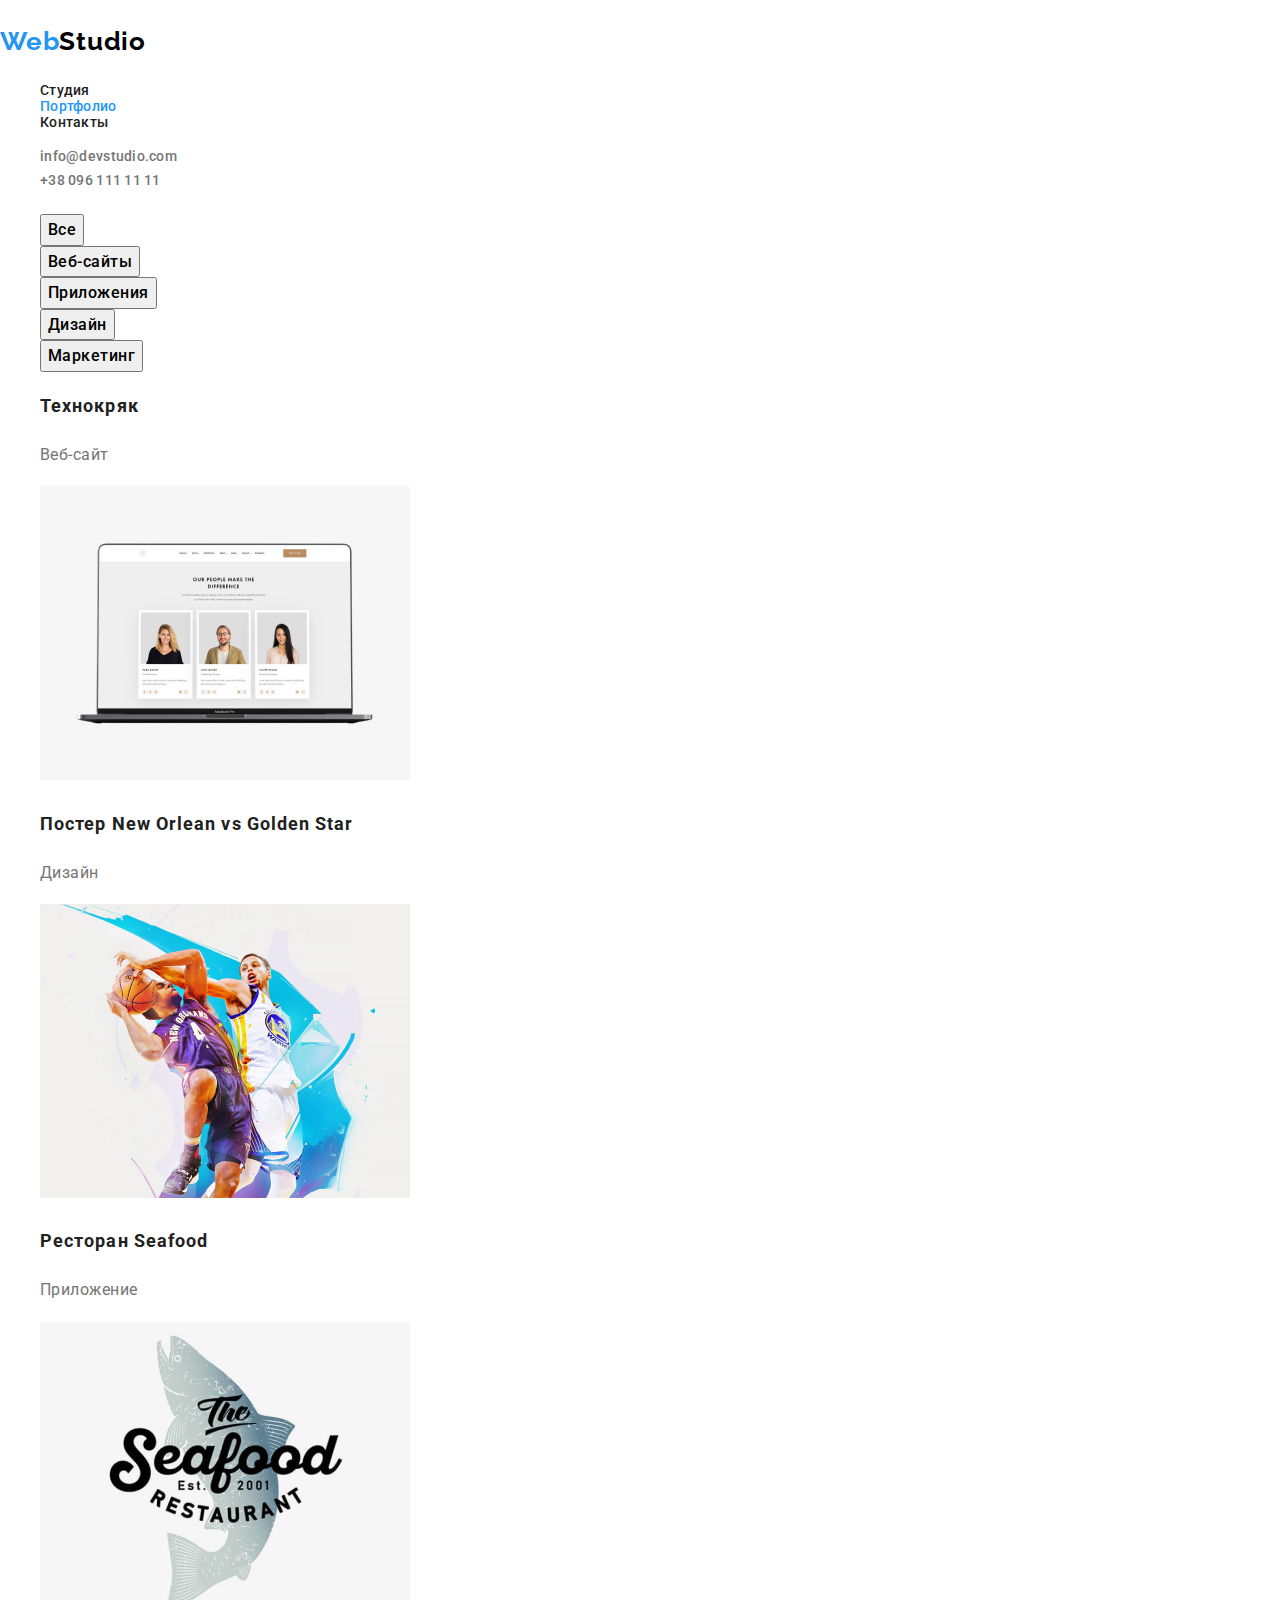
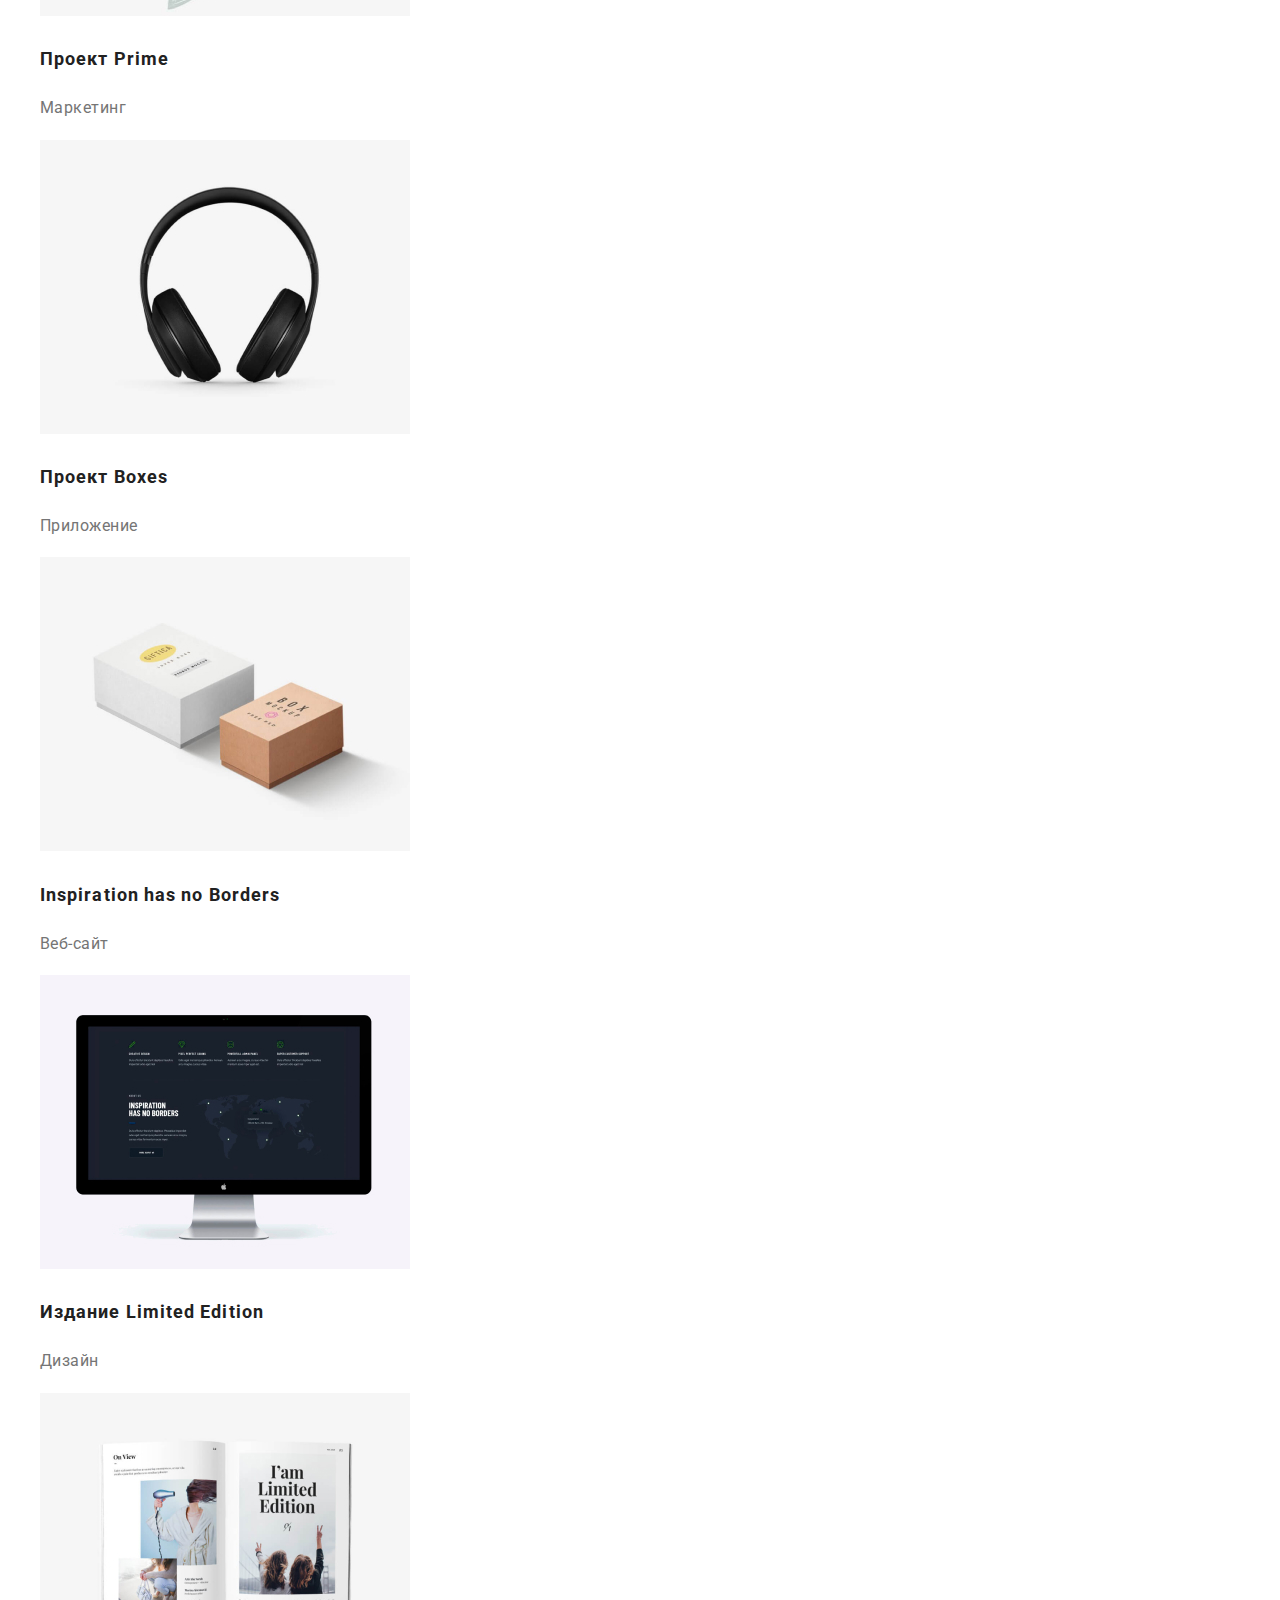
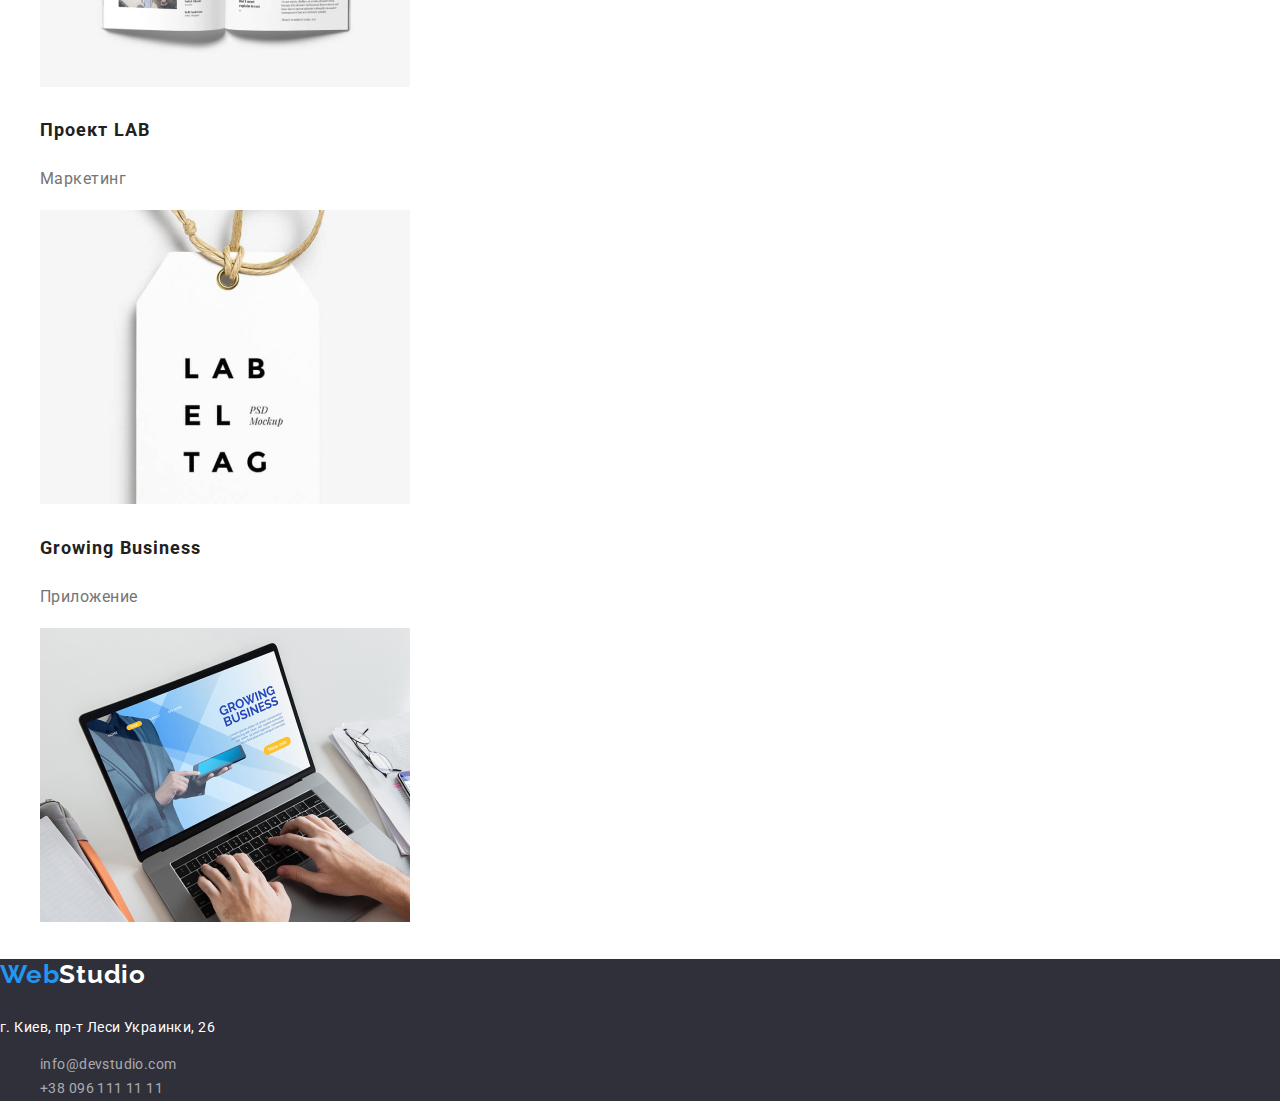
==== portfolio.html @ 445d0f04 "copy hw2 and push" ====
<!DOCTYPE html>
<html lang="ru">
<head>
    <meta http-equiv="Content-Type" content="text/html;charset=UTF-8">
    <title>Portfolio</title>
    <link rel="stylesheet" href="https://cdnjs.cloudflare.com/ajax/libs/modern-normalize/1.0.0/modern-normalize.min.css">
    <link rel="preconnect" href="https://fonts.gstatic.com">
    <link href="https://fonts.googleapis.com/css2?family=Raleway:wght@700&family=Roboto:wght@400;500;700;900&display=swap" rel="stylesheet">
    <link rel="stylesheet" href="./css/styles.css">
</head>
    <body>
    <!--Шапка сайта-->
    <header class="header-page">
        <nav class="site-nav">
            <a class="logo link" href="./portfolio.html">
                <p><span class="logo-part">Web</span>Studio</p>
            </a>
            <ul>
                <li><a class="site-nav link" href="./index.html">Студия</a></li>
                <li><a class="site-nav link current" href="#">Портфолио</a></li>
                <li><a class="site-nav link" href="#">Контакты</a></li>
            </ul>
        </nav>
        <ul class="auth-nav">
            <li><a class="link" href="mailto:info@devstudio.com">info@devstudio.com</a></li>
            <li><a class="link" href="tel:+380961111111">+38 096 111 11 11</a></li>
        </ul>
    </header>
    <!-- Уникальный контент -->
        <main class="main-content">
            <section>
             <h1><span class="hidden">Фильтр работ</span></h1>
             <ul>
                <li class="filter-list"><button class="button" type="button">Все</button></li>
                <li class="filter-list"><button class="button" type="button">Веб-сайты</button></li>
                <li class="filter-list"><button class="button" type="button">Приложения</button></li>
                <li class="filter-list"><button class="button" type="button">Дизайн</button></li>
                <li class="filter-list"><button class="button" type="button">Маркетинг</button></li>
            </ul>  
             <ul class="main-items">
                <li class="item">
                    <a class="link" href="#">
                    <h2 class="item-title">Технокряк</h2>
                    <p>Веб-сайт</p>
                    <img src="./images/img5.jpg" alt="ноутбук" width="370" height="294"></a>
                </li>
                <li class="item">
                    <a class="link" href="#">
                    <h2 class="item-title">Постер New Orlean vs Golden Star</h2>
                    <p>Дизайн</p>
                    <img src="./images/img6.jpg" alt="два баскетболиста" width="370" height="294"></a>
                </li>
                <li class="item">
                    <a class="link" href="#">
                    <h2 class="item-title">Ресторан Seafood </h2>
                    <p>Приложение</p>
                    <img src="./images/img7.jpg" alt="название ресторана" width="370" height="294"></a>
                </li>
                <li class="item">
                    <a class="link" href="#">
                    <h2 class="item-title">Проект Prime</h2>
                    <p>Маркетинг</p>
                    <img src="./images/img8.jpg" alt="наушники" width="370" height="294"></a>
                </li>
                <li class="item">
                    <a class="link" href="#">
                    <h2 class="item-title">Проект Boxes</h2>
                    <p>Приложение</p>
                    <img src="./images/img9.jpg" alt="две коробки" width="370" height="294"></a>
                </li>
                <li class="item">
                    <a class="link" href="#">
                    <h2 class="item-title">Inspiration has no Borders</h2>
                    <p>Веб-сайт</p>
                    <img src="./images/img10.jpg" alt="монитор" width="370" height="294"></a>
                </li>
                <li class="item">
                    <a class="link" href="#">
                    <h2 class="item-title">Издание Limited Edition</h2>
                    <p>Дизайн</p>
                    <img src="./images/img11.jpg" alt="журнал" width="370" height="294"></a>
                </li>
                <li class="item">
                    <a class="link" href="#">
                    <h2 class="item-title">Проект LAB</h2>
                    <p>Маркетинг</p>
                    <img src="./images/img12.jpg" alt="бирка" width="370" height="294"></a>
                </li>
                <li class="item">
                    <a class="link" href="#">
                    <h2 class="item-title">Growing Business</h2>
                    <p>Приложение</p>
                    <img src="./images/img13.jpg" alt="работа за ноутбуком" width="370" height="294"></a>
                </li>
             </ul>
            </section>
        </main>
    <!-- Футер -->
    <footer class="footer">
        <a class="link" href="./portfolio.html">
            <p class="logo-sub"><span class="logo-part">Web</span>Studio</p>
        </a>
        <address>
            <p class="address-text">г. Киев, пр-т Леси Украинки, 26</p>
        </address>
        <ul class="items">
            <li><a class="item" href="mailto:info@devstudio.com">info@devstudio.com</a></li>
            <li><a class="item" href="tel:+380961111111">+38 096 111 11 11</a></li>
        </ul>
    </footer>
    </body>
</html>
---- css/styles.css ----
:root {
  --primary-text-color: #757575;
  --second-text-color: #ffffff;
  --title-text-color: #212121;
  --accent-color: #2196f3;
  --primary-bg-color: #ffffff;
  --second-bg-color: #2f303a;
  --section-bg-color: #f5f4fa;
}
/* Стили для index.html */
/* Header */
.auth-nav .link {
  color: var(--primary-text-color);
  font-weight: 500;
  font-size: 14px;
  line-height: 1.14;
  letter-spacing: 0.02em;
}
body {
  font-family: 'Raleway', sans-serif;
  font-family: 'Roboto', sans-serif;
  background-color: var(--primary-bg-color);
  color: var(--primary-text-color);
  font-style: normal;
  font-weight: 400;
  font-size: 14px;
  line-height: 1.7;
  letter-spacing: 0.03em;
}
ul {
  list-style: none;
}
.link {
  text-decoration: none;
}

.auth-nav .link:hover,
.auth-nav .link:focus {
  color: var(--accent-color);
}
/* logo */
.logo {
  font-family: Raleway;
  font-weight: 700;
  font-size: 26px;
  line-height: 1.2;
  letter-spacing: 0.03em;
  color: #000000;
}
.logo-part {
  color: var(--accent-color);
}
/*Site-nav*/
.site-nav {
  color: var(--title-text-color);
  font-weight: 500;
  font-size: 14px;
  line-height: 1.14;
  letter-spacing: 0.02em;
}
.site-nav.link:hover,
.site-nav.link:focus {
  color: var(--accent-color);
}
.site-nav.link.current {
  color: var(--accent-color);
}
/* Hero */
.hero {
  background-color: var(--second-bg-color);
}
.hero-title {
  color: var(--second-text-color);
  font-weight: 900;
  font-size: 44px;
  line-height: 1.4;
  text-align: center;
  letter-spacing: 0.06em;
  text-transform: uppercase;
}
/* Button */
.primary-button {
  background-color: var(--accent-color);
  color: var(--second-text-color);
  font-weight: 700;
  font-size: 16px;
  line-height: 1.9;
  align-items: center;
  text-align: center;
  letter-spacing: 0.06em;
}
/* Sections */
.hidden {
  display: none;
}
.section-holder {
  background-color: var(--section-bg-color);
}
.section-title {
  color: var(--title-text-color);
  font-weight: 700;
  font-size: 36px;
  line-height: 1.17;
  text-align: center;
  letter-spacing: 0.03em;
}
/* Features */
.features-list .title {
  color: var(--title-text-color);
  font-weight: 700;
  font-size: 14px;
  line-height: 1.14;
  letter-spacing: 0.03em;
  text-transform: uppercase;
}
.features-box .title {
  color: var(--title-text-color);
  font-weight: 500;
  font-size: 14px;
  line-height: 1.14;
  letter-spacing: 0.03em;
}
/* Footer */
.footer {
  background-color: var(--second-bg-color);
}
.footer .item {
  color: rgba(255, 255, 255, 0.6);
  text-decoration: none;
  font-weight: 400;
  font-size: 14px;
  line-height: 1.7;
  letter-spacing: 0.03em;
}
.logo-sub {
  color: var(--second-text-color);
  font-family: Raleway;
  font-weight: 700;
  font-size: 26px;
  line-height: 1.19;
  letter-spacing: 0.03em;
}
.address-text {
  color: var(--second-text-color);
  font-style: normal;
  font-weight: 400;
  font-size: 14px;
  line-height: 1.7;
  letter-spacing: 0.03em;
}
/*Стили для portfolio.html */
.filter-list {
  font-weight: 500;
  font-size: 16px;
  line-height: 1.6;
}
.main-content {
  font-weight: 400;
  font-size: 16px;
  line-height: 1.9;
  letter-spacing: 0.03em;
}
.item-title {
  color: var(--title-text-color);
  font-weight: 700;
  font-size: 18px;
  line-height: 2;
  letter-spacing: 0.06em;
}
.main-items .link {
  color: var(--primary-text-color);
}
/* Button */
.filter-list > .button:hover,
.filter-list > .button:focus {
  color: var(--second-text-color);
  background-color: var(--accent-color);
}
.filter-list > .button {
  font-weight: 500;
  font-size: 16px;
  line-height: 1.6;
  text-align: center;
  letter-spacing: 0.03em;
}
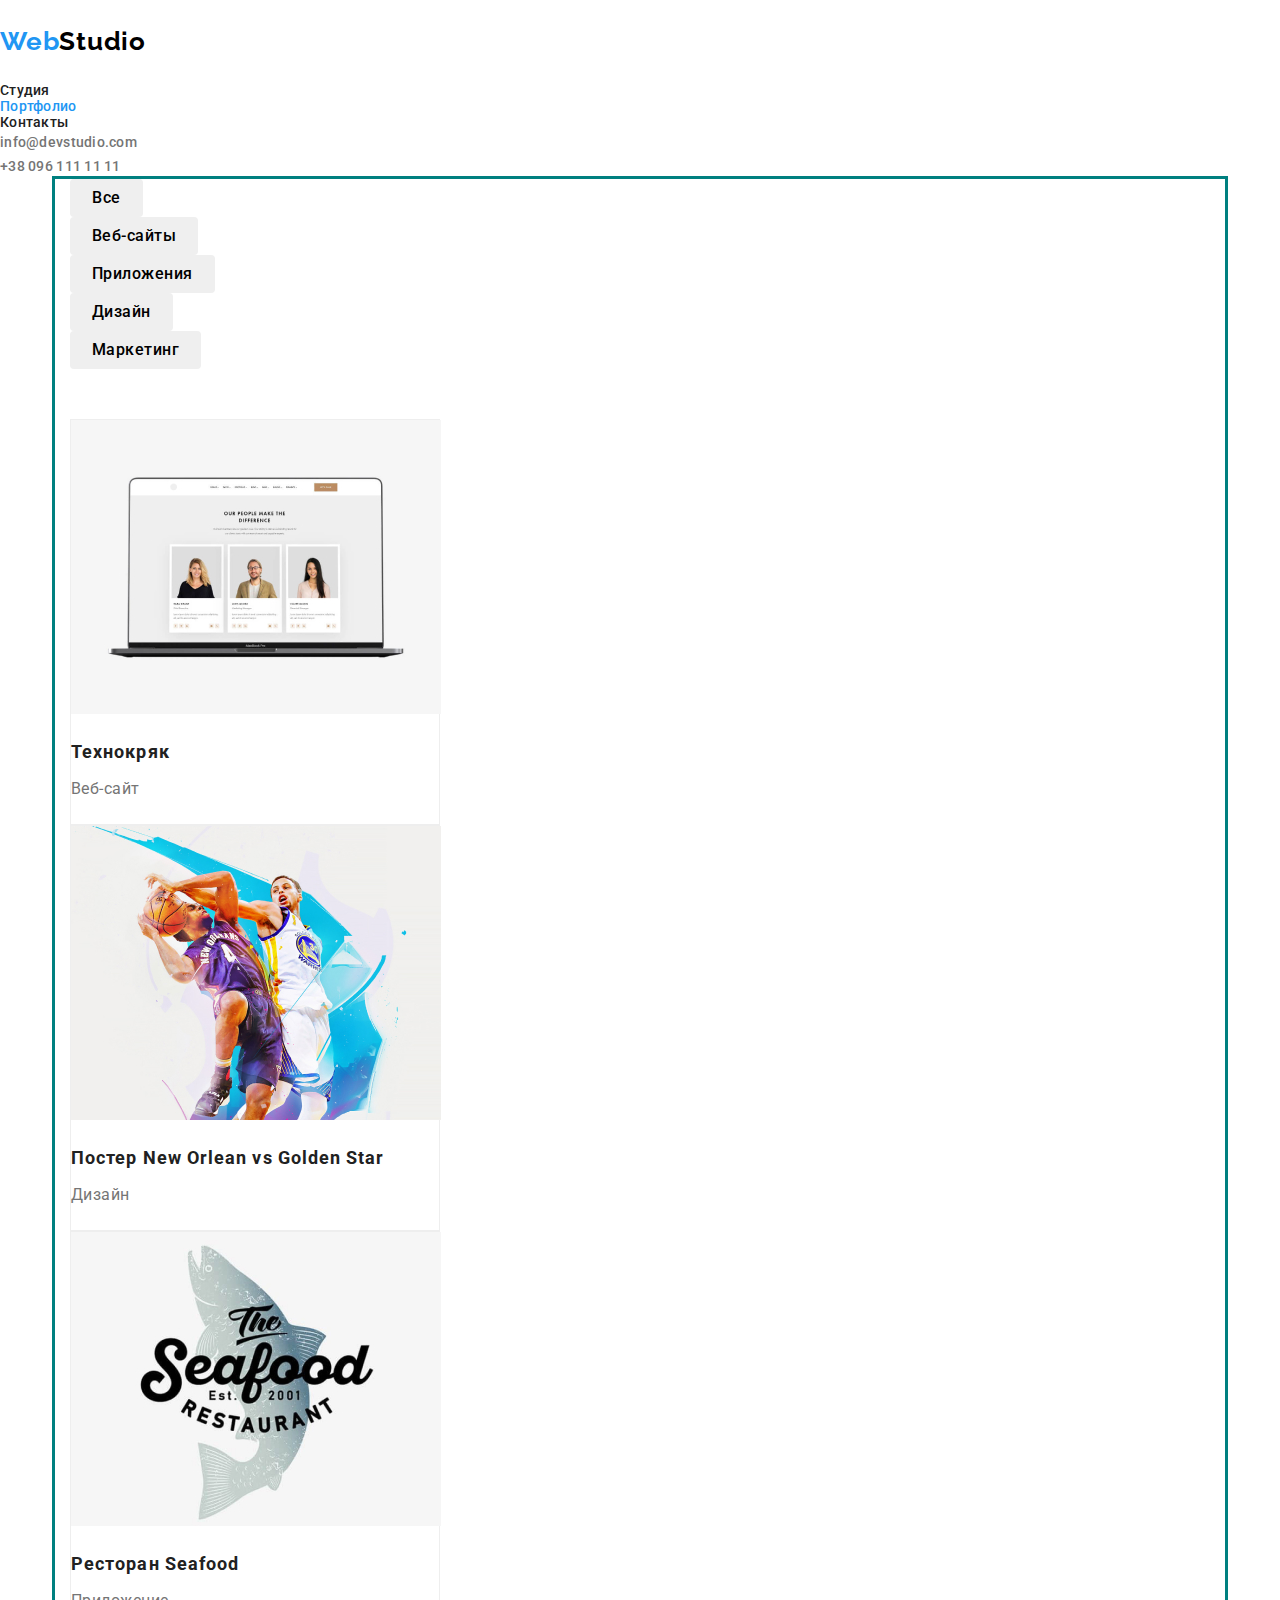
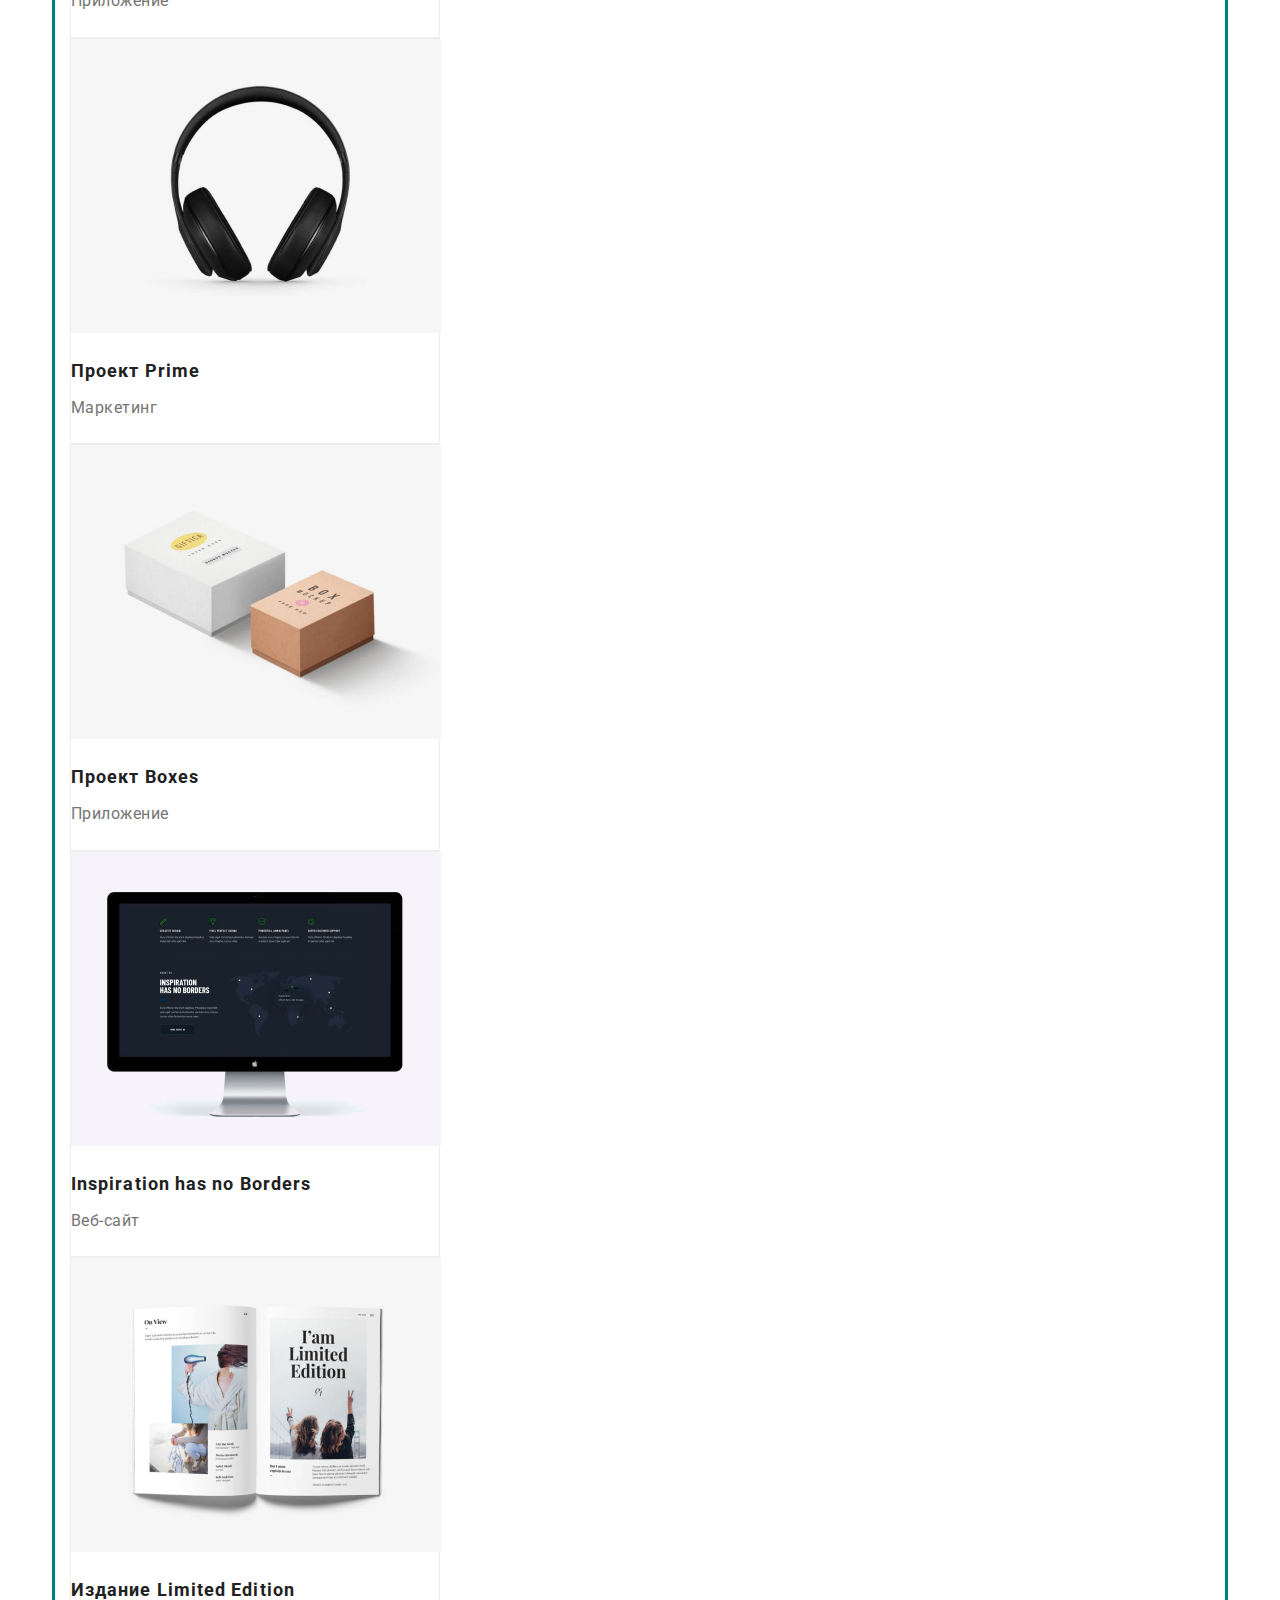
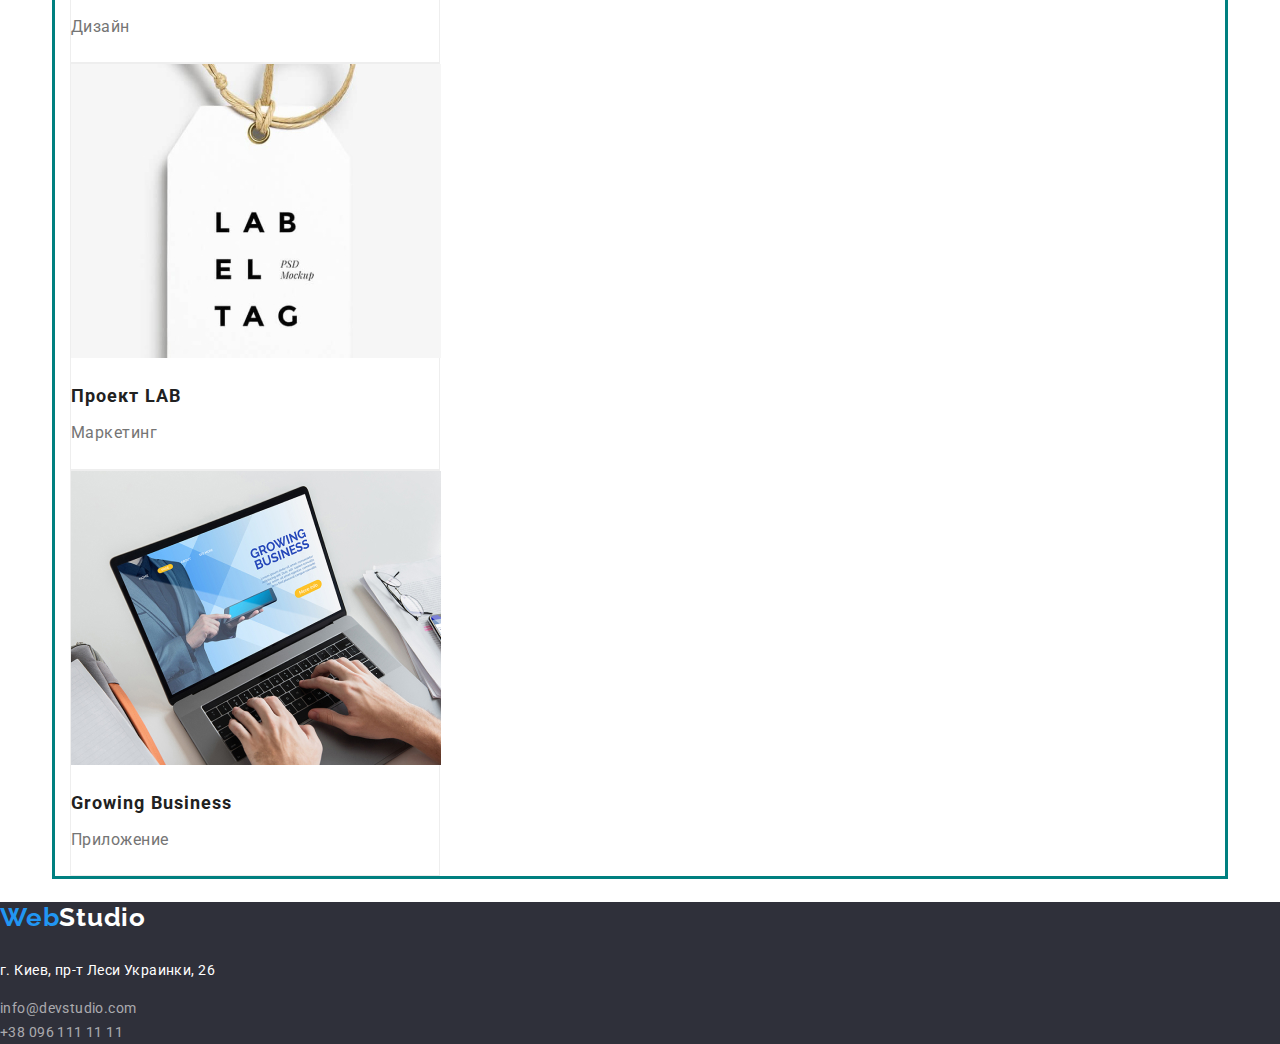
==== commit fd67ffde: "добавил вертикалные отспупы" ====
--- a/portfolio.html
+++ b/portfolio.html
@@ -9,104 +9,119 @@
     <link rel="stylesheet" href="./css/styles.css">
 </head>
     <body>
-    <!--Шапка сайта-->
-    <header class="header-page">
-        <nav class="site-nav">
-            <a class="logo link" href="./portfolio.html">
-                <p><span class="logo-part">Web</span>Studio</p>
-            </a>
-            <ul>
-                <li><a class="site-nav link" href="./index.html">Студия</a></li>
-                <li><a class="site-nav link current" href="#">Портфолио</a></li>
-                <li><a class="site-nav link" href="#">Контакты</a></li>
-            </ul>
-        </nav>
-        <ul class="auth-nav">
-            <li><a class="link" href="mailto:info@devstudio.com">info@devstudio.com</a></li>
-            <li><a class="link" href="tel:+380961111111">+38 096 111 11 11</a></li>
-        </ul>
-    </header>
-    <!-- Уникальный контент -->
+        <!--Шапка сайта-->
+        <header class="header-page">
+            <div class="">
+                <nav class="site-nav">
+                    <a class="logo link" href="./portfolio.html">
+                        <p><span class="logo-part">Web</span>Studio</p>
+                    </a>
+                    <ul>
+                        <li><a class="site-nav link" href="./index.html">Студия</a></li>
+                        <li><a class="site-nav link current" href="#">Портфолио</a></li>
+                        <li><a class="site-nav link" href="#">Контакты</a></li>
+                    </ul>
+                </nav>
+                <ul class="auth-nav">
+                    <li><a class="link" href="mailto:info@devstudio.com">info@devstudio.com</a></li>
+                    <li><a class="link" href="tel:+380961111111">+38 096 111 11 11</a></li>
+                </ul>
+            </div>
+        </header>
+        <!-- Уникальный контент -->
         <main class="main-content">
             <section>
-             <h1><span class="hidden">Фильтр работ</span></h1>
-             <ul>
-                <li class="filter-list"><button class="button" type="button">Все</button></li>
-                <li class="filter-list"><button class="button" type="button">Веб-сайты</button></li>
-                <li class="filter-list"><button class="button" type="button">Приложения</button></li>
-                <li class="filter-list"><button class="button" type="button">Дизайн</button></li>
-                <li class="filter-list"><button class="button" type="button">Маркетинг</button></li>
-            </ul>  
-             <ul class="main-items">
-                <li class="item">
-                    <a class="link" href="#">
-                    <h2 class="item-title">Технокряк</h2>
-                    <p>Веб-сайт</p>
-                    <img src="./images/img5.jpg" alt="ноутбук" width="370" height="294"></a>
-                </li>
-                <li class="item">
-                    <a class="link" href="#">
-                    <h2 class="item-title">Постер New Orlean vs Golden Star</h2>
-                    <p>Дизайн</p>
-                    <img src="./images/img6.jpg" alt="два баскетболиста" width="370" height="294"></a>
-                </li>
-                <li class="item">
-                    <a class="link" href="#">
-                    <h2 class="item-title">Ресторан Seafood </h2>
-                    <p>Приложение</p>
-                    <img src="./images/img7.jpg" alt="название ресторана" width="370" height="294"></a>
-                </li>
-                <li class="item">
-                    <a class="link" href="#">
-                    <h2 class="item-title">Проект Prime</h2>
-                    <p>Маркетинг</p>
-                    <img src="./images/img8.jpg" alt="наушники" width="370" height="294"></a>
-                </li>
-                <li class="item">
-                    <a class="link" href="#">
-                    <h2 class="item-title">Проект Boxes</h2>
-                    <p>Приложение</p>
-                    <img src="./images/img9.jpg" alt="две коробки" width="370" height="294"></a>
-                </li>
-                <li class="item">
-                    <a class="link" href="#">
-                    <h2 class="item-title">Inspiration has no Borders</h2>
-                    <p>Веб-сайт</p>
-                    <img src="./images/img10.jpg" alt="монитор" width="370" height="294"></a>
-                </li>
-                <li class="item">
-                    <a class="link" href="#">
-                    <h2 class="item-title">Издание Limited Edition</h2>
-                    <p>Дизайн</p>
-                    <img src="./images/img11.jpg" alt="журнал" width="370" height="294"></a>
-                </li>
-                <li class="item">
-                    <a class="link" href="#">
-                    <h2 class="item-title">Проект LAB</h2>
-                    <p>Маркетинг</p>
-                    <img src="./images/img12.jpg" alt="бирка" width="370" height="294"></a>
-                </li>
-                <li class="item">
-                    <a class="link" href="#">
-                    <h2 class="item-title">Growing Business</h2>
-                    <p>Приложение</p>
-                    <img src="./images/img13.jpg" alt="работа за ноутбуком" width="370" height="294"></a>
-                </li>
-             </ul>
+                <div class="container">
+                    <h1><span class="hidden">Фильтр работ</span></h1>
+                    <div class="filter">
+                        <ul>
+                            <li class="filter-list"><button class="button" type="button">Все</button></li>
+                            <li class="filter-list"><button class="button" type="button">Веб-сайты</button></li>
+                            <li class="filter-list"><button class="button" type="button">Приложения</button></li>
+                            <li class="filter-list"><button class="button" type="button">Дизайн</button></li>
+                            <li class="filter-list"><button class="button" type="button">Маркетинг</button></li>
+                        </ul>
+                    </div>
+                    <ul class="main-items">
+                        <li class="item">
+                            <a class="link" href="#">
+                                <img class="picture" src="./images/img5.jpg" alt="ноутбук" width="370" height="294">
+                                <h2 class="item-title">Технокряк</h2>
+                                <p class="description">Веб-сайт</p>
+                            </a>
+                        </li>
+                        <li class="item">
+                            <a class="link" href="#">
+                                <img class="picture" src="./images/img6.jpg" alt="два баскетболиста" width="370" height="294">
+                                 <h2 class="item-title">Постер New Orlean vs Golden Star</h2>
+                                <p class="description">Дизайн</p>
+                            </a>
+                        </li>
+                        <li class="item">
+                            <a class="link" href="#">
+                                <img class="picture" src="./images/img7.jpg" alt="название ресторана" width="370" height="294">
+                                <h2 class="item-title">Ресторан Seafood </h2>
+                                <p class="description">Приложение</p>
+                            </a>
+                        </li>
+                        <li class="item">
+                            <a class="link" href="#">
+                                <img class="picture" src="./images/img8.jpg" alt="наушники" width="370" height="294">
+                                <h2 class="item-title">Проект Prime</h2>
+                                <p class="description">Маркетинг</p>
+                            </a>
+                        </li>
+                        <li class="item">
+                            <a class="link" href="#">
+                                <img class="picture" src="./images/img9.jpg" alt="две коробки" width="370" height="294">
+                                <h2 class="item-title">Проект Boxes</h2>
+                                <p class="description">Приложение</p>
+                            </a>
+                        </li>
+                        <li class="item">
+                            <a class="link" href="#">
+                              <img class="picture" src="./images/img10.jpg" alt="монитор" width="370" height="294">
+                                <h2 class="item-title">Inspiration has no Borders</h2>
+                                <p class="description">Веб-сайт</p>
+                            </a>
+                        </li>
+                        <li class="item">
+                            <a class="link" href="#">
+                               <img class="picture" src="./images/img11.jpg" alt="журнал" width="370" height="294">
+                                <h2 class="item-title">Издание Limited Edition</h2>
+                                <p class="description">Дизайн</p>
+                            </a>
+                        </li>
+                        <li class="item">
+                            <a class="link" href="#">
+                                <img class="picture" src="./images/img12.jpg" alt="бирка" width="370" height="294">
+                                <h2 class="item-title">Проект LAB</h2>
+                                <p class="description">Маркетинг</p>
+                            </a>
+                        </li>
+                        <li class="item">
+                            <a class="link" href="#">
+                                <img class="picture" src="./images/img13.jpg" alt="работа за ноутбуком" width="370" height="294">
+                                <h2 class="item-title">Growing Business</h2>
+                                <p class="description">Приложение</p>
+                            </a>
+                        </li>
+                    </ul>
+                </div>
             </section>
         </main>
-    <!-- Футер -->
-    <footer class="footer">
-        <a class="link" href="./portfolio.html">
-            <p class="logo-sub"><span class="logo-part">Web</span>Studio</p>
-        </a>
-        <address>
-            <p class="address-text">г. Киев, пр-т Леси Украинки, 26</p>
-        </address>
-        <ul class="items">
-            <li><a class="item" href="mailto:info@devstudio.com">info@devstudio.com</a></li>
-            <li><a class="item" href="tel:+380961111111">+38 096 111 11 11</a></li>
-        </ul>
-    </footer>
+        <!-- Футер -->
+        <footer class="footer">
+            <a class="link" href="./portfolio.html">
+                <p class="logo-sub"><span class="logo-part">Web</span>Studio</p>
+            </a>
+            <address>
+                <p class="address-text">г. Киев, пр-т Леси Украинки, 26</p>
+            </address>
+            <ul class="items">
+                <li><a class="item" href="mailto:info@devstudio.com">info@devstudio.com</a></li>
+                <li><a class="item" href="tel:+380961111111">+38 096 111 11 11</a></li>
+            </ul>
+        </footer>
     </body>
 </html>
--- a/css/styles.css
+++ b/css/styles.css
@@ -1,3 +1,16 @@
+h1,
+h2,
+h3,
+h4,
+h5,
+h6 {
+  margin: 0;
+}
+*,
+*::before,
+*::after {
+  box-sizing: border-box;
+}
 :root {
   --primary-text-color: #757575;
   --second-text-color: #ffffff;
@@ -7,8 +20,20 @@
   --second-bg-color: #2f303a;
   --section-bg-color: #f5f4fa;
 }
+.container {
+  margin-left: auto;
+  margin-right: auto;
+  width: 1170px;
+  padding: 0px 15px;
+  outline: 3px solid teal;
+}
 /* Стили для index.html */
+
 /* Header */
+.nav-container {
+}
+.contacts-container {
+}
 .auth-nav .link {
   color: var(--primary-text-color);
   font-weight: 500;
@@ -17,6 +42,7 @@
   letter-spacing: 0.02em;
 }
 body {
+  margin: 0;
   font-family: 'Raleway', sans-serif;
   font-family: 'Roboto', sans-serif;
   background-color: var(--primary-bg-color);
@@ -28,6 +54,8 @@
   letter-spacing: 0.03em;
 }
 ul {
+  padding: 0;
+  margin: 0;
   list-style: none;
 }
 .link {
@@ -39,6 +67,9 @@
   color: var(--accent-color);
 }
 /* logo */
+.logo-container p {
+  margin: 0;
+}
 .logo {
   font-family: Raleway;
   font-weight: 700;
@@ -66,10 +97,16 @@
   color: var(--accent-color);
 }
 /* Hero */
+.hero-container {
+}
 .hero {
+  margin-bottom: 94px;
   background-color: var(--second-bg-color);
+  align-items: center;
+  text-align: center;
 }
 .hero-title {
+  margin-bottom: 30px;
   color: var(--second-text-color);
   font-weight: 900;
   font-size: 44px;
@@ -80,23 +117,42 @@
 }
 /* Button */
 .primary-button {
+  padding: 10px 32px;
+  border-radius: 4px;
+  border: none;
+  min-width: 200px;
+  height: 50px;
   background-color: var(--accent-color);
   color: var(--second-text-color);
   font-weight: 700;
   font-size: 16px;
   line-height: 1.9;
-  align-items: center;
-  text-align: center;
   letter-spacing: 0.06em;
-}
+  outline: transparent;
+  cursor: pointer;
+}
+
 /* Sections */
 .hidden {
-  display: none;
+  position: absolute;
+  clip: rect(0 0 0 0);
+  width: 1px;
+  height: 1px;
+  margin: -1px;
+}
+.holder-container {
+}
+.team {
 }
 .section-holder {
+  padding: 94px 0px;
   background-color: var(--section-bg-color);
 }
+.section {
+  margin-bottom: 94px;
+}
 .section-title {
+  margin-bottom: 50px;
   color: var(--title-text-color);
   font-weight: 700;
   font-size: 36px;
@@ -105,7 +161,17 @@
   letter-spacing: 0.03em;
 }
 /* Features */
+.image {
+  display: block;
+}
+.features-container {
+  margin-bottom: 94px;
+}
+.features-list p {
+  margin: 0;
+}
 .features-list .title {
+  margin-bottom: 10px;
   color: var(--title-text-color);
   font-weight: 700;
   font-size: 14px;
@@ -113,7 +179,23 @@
   letter-spacing: 0.03em;
   text-transform: uppercase;
 }
+.features-box p {
+  margin: 0;
+}
+.features-box li {
+  border-radius: 0px 0px 4px 4px;
+  background-color: var(--second-text-color);
+  width: 270px;
+  text-align: center;
+}
+.features-box .image {
+  margin-bottom: 30px;
+}
+.team p {
+  margin-bottom: 30px;
+}
 .features-box .title {
+  margin-bottom: 10px;
   color: var(--title-text-color);
   font-weight: 500;
   font-size: 14px;
@@ -140,6 +222,9 @@
   line-height: 1.19;
   letter-spacing: 0.03em;
 }
+.address-container p {
+  margin: 0;
+}
 .address-text {
   color: var(--second-text-color);
   font-style: normal;
@@ -161,12 +246,28 @@
   letter-spacing: 0.03em;
 }
 .item-title {
+  margin-bottom: 4px;
   color: var(--title-text-color);
   font-weight: 700;
   font-size: 18px;
   line-height: 2;
   letter-spacing: 0.06em;
 }
+.picture {
+  display: block;
+  margin-bottom: 20px;
+}
+.item .description {
+  margin-bottom: 20px;
+}
+.main-items p {
+  margin: 0px;
+}
+.main-items > .item {
+  background-color: var(--primary-bg-color);
+  border: 1px solid #eeeeee;
+  width: 370px;
+}
 .main-items .link {
   color: var(--primary-text-color);
 }
@@ -175,11 +276,21 @@
 .filter-list > .button:focus {
   color: var(--second-text-color);
   background-color: var(--accent-color);
+  cursor: pointer;
 }
 .filter-list > .button {
+  padding: 6px 22px;
+  border-radius: 4px;
+  border: none;
+  min-width: 73px;
+  height: 38px;
   font-weight: 500;
   font-size: 16px;
   line-height: 1.6;
   text-align: center;
   letter-spacing: 0.03em;
-}
+  outline: transparent;
+}
+.filter {
+  margin-bottom: 50px;
+}
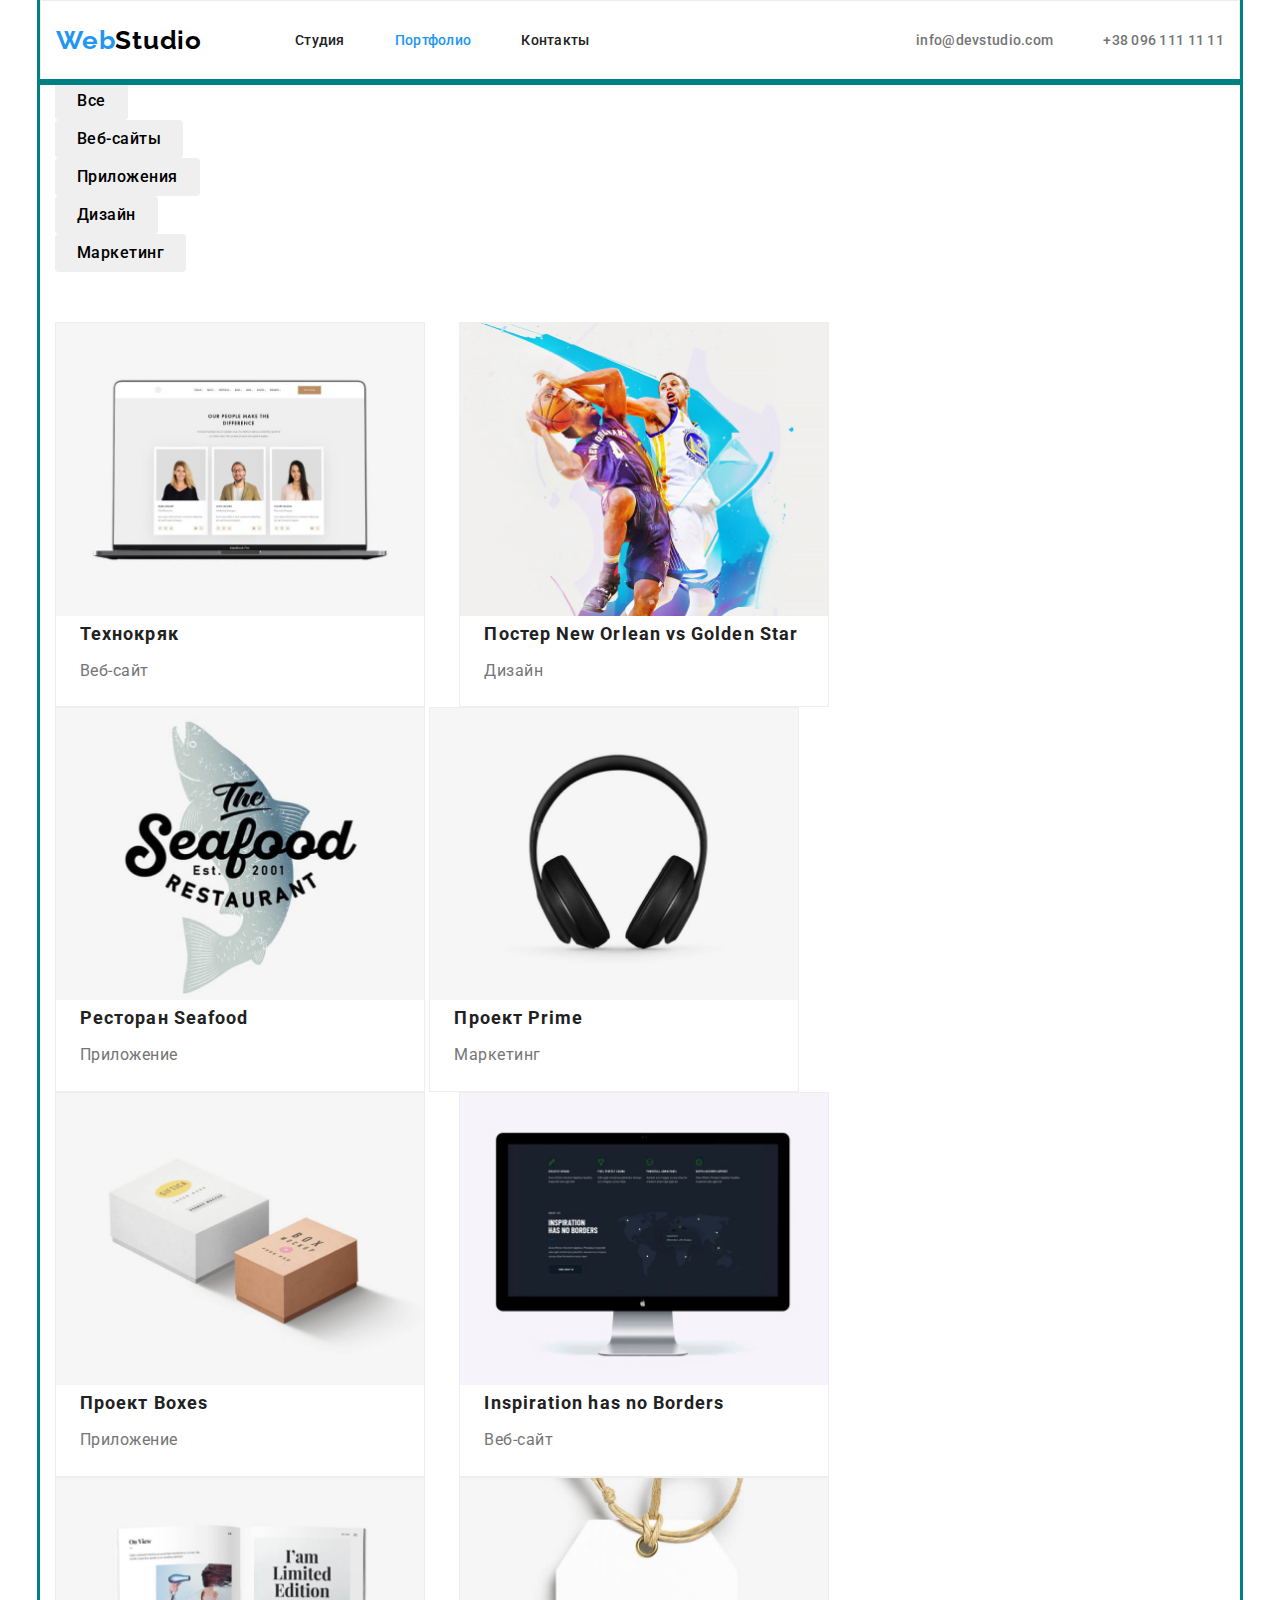
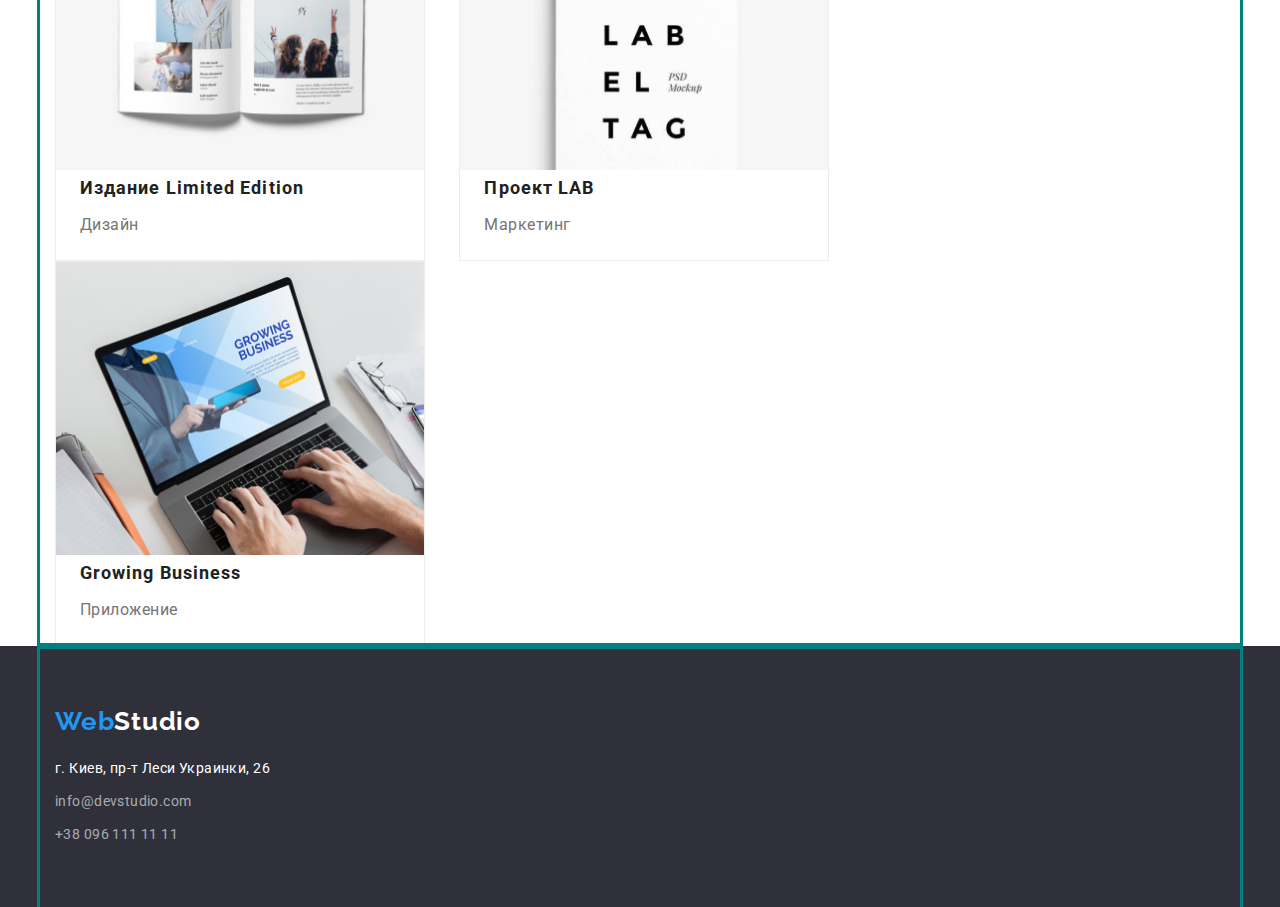
==== commit d54db127: "добавил флексы и отцентрировал шапку и футер" ====
--- a/portfolio.html
+++ b/portfolio.html
@@ -10,9 +10,23 @@
 </head>
     <body>
         <!--Шапка сайта-->
-        <header class="header-page">
-            <div class="">
-                <nav class="site-nav">
+        <header class="header-page container">
+            <div class="site-navigation">
+                <nav>
+                    <div class="logo-container">
+                        <a class="logo link" href="./index.html">
+                            <p><span class="logo-part">Web</span>Studio</p>
+                        </a>
+        
+                        <ul class="nav-container">
+                            <li class="send"><a class="site-nav link " href="./index.html">Студия</a></li>
+                            <li class="send"><a class="site-nav link current" href="#">Портфолио</a></li>
+                            <li class="send"><a class="site-nav link" href="#">Контакты</a></li>
+                        </ul>
+                    </div>
+                </nav>
+
+                <!-- <nav class="site-nav">
                     <a class="logo link" href="./portfolio.html">
                         <p><span class="logo-part">Web</span>Studio</p>
                     </a>
@@ -21,11 +35,13 @@
                         <li><a class="site-nav link current" href="#">Портфолио</a></li>
                         <li><a class="site-nav link" href="#">Контакты</a></li>
                     </ul>
-                </nav>
-                <ul class="auth-nav">
-                    <li><a class="link" href="mailto:info@devstudio.com">info@devstudio.com</a></li>
-                    <li><a class="link" href="tel:+380961111111">+38 096 111 11 11</a></li>
-                </ul>
+                </nav> -->
+                <div class="site-contacts">
+                    <ul class="auth-nav">
+                        <li class="send"><a class="link" href="mailto:info@devstudio.com">info@devstudio.com</a></li>
+                        <li class="send"><a class="link" href="tel:+380961111111">+38 096 111 11 11</a></li>
+                    </ul>
+                </div>
             </div>
         </header>
         <!-- Уникальный контент -->
@@ -42,86 +58,92 @@
                             <li class="filter-list"><button class="button" type="button">Маркетинг</button></li>
                         </ul>
                     </div>
-                    <ul class="main-items">
-                        <li class="item">
-                            <a class="link" href="#">
-                                <img class="picture" src="./images/img5.jpg" alt="ноутбук" width="370" height="294">
-                                <h2 class="item-title">Технокряк</h2>
-                                <p class="description">Веб-сайт</p>
-                            </a>
-                        </li>
-                        <li class="item">
-                            <a class="link" href="#">
-                                <img class="picture" src="./images/img6.jpg" alt="два баскетболиста" width="370" height="294">
-                                 <h2 class="item-title">Постер New Orlean vs Golden Star</h2>
-                                <p class="description">Дизайн</p>
-                            </a>
-                        </li>
-                        <li class="item">
-                            <a class="link" href="#">
-                                <img class="picture" src="./images/img7.jpg" alt="название ресторана" width="370" height="294">
-                                <h2 class="item-title">Ресторан Seafood </h2>
-                                <p class="description">Приложение</p>
-                            </a>
-                        </li>
-                        <li class="item">
-                            <a class="link" href="#">
-                                <img class="picture" src="./images/img8.jpg" alt="наушники" width="370" height="294">
-                                <h2 class="item-title">Проект Prime</h2>
-                                <p class="description">Маркетинг</p>
-                            </a>
-                        </li>
-                        <li class="item">
-                            <a class="link" href="#">
-                                <img class="picture" src="./images/img9.jpg" alt="две коробки" width="370" height="294">
-                                <h2 class="item-title">Проект Boxes</h2>
-                                <p class="description">Приложение</p>
-                            </a>
-                        </li>
-                        <li class="item">
-                            <a class="link" href="#">
-                              <img class="picture" src="./images/img10.jpg" alt="монитор" width="370" height="294">
-                                <h2 class="item-title">Inspiration has no Borders</h2>
-                                <p class="description">Веб-сайт</p>
-                            </a>
-                        </li>
-                        <li class="item">
-                            <a class="link" href="#">
-                               <img class="picture" src="./images/img11.jpg" alt="журнал" width="370" height="294">
-                                <h2 class="item-title">Издание Limited Edition</h2>
-                                <p class="description">Дизайн</p>
-                            </a>
-                        </li>
-                        <li class="item">
-                            <a class="link" href="#">
-                                <img class="picture" src="./images/img12.jpg" alt="бирка" width="370" height="294">
-                                <h2 class="item-title">Проект LAB</h2>
-                                <p class="description">Маркетинг</p>
-                            </a>
-                        </li>
-                        <li class="item">
-                            <a class="link" href="#">
-                                <img class="picture" src="./images/img13.jpg" alt="работа за ноутбуком" width="370" height="294">
-                                <h2 class="item-title">Growing Business</h2>
-                                <p class="description">Приложение</p>
-                            </a>
-                        </li>
-                    </ul>
+                        <ul class="main-items">
+                            <div class="main-box">
+                            <li class="item">
+                                <a class="link" href="#">
+                                    <img class="picture" src="./images/img5.jpg" alt="ноутбук" width="370" height="294">
+                                    <h2 class="item-title">Технокряк</h2>
+                                    <p class="description">Веб-сайт</p>
+                                </a>
+                            </li>
+                            <li class="item">
+                                <a class="link" href="#">
+                                    <img class="picture"src="./images/img6.jpg"alt="два баскетболиста" width="370" height="294">
+                                    <h2 class="item-title">Постер New Orlean vs Golden Star</h2>
+                                    <p class="description">Дизайн</p>
+                                </a>
+                            </li>
+                            <li class="item">
+                                <a class="link" href="#">
+                                    <img class="picture" src="./images/img7.jpg" alt="название ресторана" width="370" height="294">
+                                    <h2 class="item-title">Ресторан Seafood </h2>
+                                    <p class="description">Приложение</p>
+                                </a>
+                            </li>
+                            <li class="item">
+                                <a class="link" href="#">
+                                    <img class="picture" src="./images/img8.jpg" alt="наушники" width="370" height="294">
+                                    <h2 class="item-title">Проект Prime</h2>
+                                    <p class="description">Маркетинг</p>
+                                </a>
+                            </li>
+                            <li class="item">
+                                <a class="link" href="#">
+                                    <img class="picture" src="./images/img9.jpg" alt="две коробки" width="370" height="294">
+                                    <h2 class="item-title">Проект Boxes</h2>
+                                    <p class="description">Приложение</p>
+                                </a>
+                            </li>
+                            <li class="item">
+                                <a class="link" href="#">
+                                    <img class="picture" src="./images/img10.jpg" alt="монитор" width="370" height="294">
+                                    <h2 class="item-title">Inspiration has no Borders</h2>
+                                    <p class="description">Веб-сайт</p>
+                                </a>
+                            </li>
+                            <li class="item">
+                                <a class="link" href="#">
+                                    <img class="picture" src="./images/img11.jpg" alt="журнал" width="370" height="294">
+                                    <h2 class="item-title">Издание Limited Edition</h2>
+                                    <p class="description">Дизайн</p>
+                                </a>
+                            </li>
+                            <li class="item">
+                                <a class="link" href="#">
+                                    <img class="picture" src="./images/img12.jpg" alt="бирка" width="370" height="294">
+                                    <h2 class="item-title">Проект LAB</h2>
+                                    <p class="description">Маркетинг</p>
+                                </a>
+                            </li>
+                            <li class="item">
+                                <a class="link" href="#">
+                                    <img class="picture" src="./images/img13.jpg" alt="работа за ноутбуком" width="370" height="294">
+                                    <h2 class="item-title">Growing Business</h2>
+                                    <p class="description">Приложение</p>
+                                </a>
+                            </li>
+                            </div>
+                        </ul>
                 </div>
             </section>
         </main>
         <!-- Футер -->
         <footer class="footer">
-            <a class="link" href="./portfolio.html">
-                <p class="logo-sub"><span class="logo-part">Web</span>Studio</p>
-            </a>
-            <address>
-                <p class="address-text">г. Киев, пр-т Леси Украинки, 26</p>
-            </address>
-            <ul class="items">
-                <li><a class="item" href="mailto:info@devstudio.com">info@devstudio.com</a></li>
-                <li><a class="item" href="tel:+380961111111">+38 096 111 11 11</a></li>
-            </ul>
+            <div class="footer-container container">
+                <div class="logo-container">
+                    <a class="link" href="./index.html">
+                        <p class="logo-sub"><span class="logo-part">Web</span>Studio</p>
+                    </a>
+                </div>
+                <address class="address-container">
+                    <p class="address-text">г. Киев, пр-т Леси Украинки, 26</p>
+                </address>
+                <ul class="items">
+                    <li class="footer-link"><a class="item" href="mailto:info@devstudio.com">info@devstudio.com</a></li>
+                    <li class="footer-link"><a class="item" href="tel:+380961111111">+38 096 111 11 11</a></li>
+                </ul>
+            </div>
         </footer>
     </body>
 </html>
--- a/css/styles.css
+++ b/css/styles.css
@@ -23,24 +23,65 @@
 .container {
   margin-left: auto;
   margin-right: auto;
-  width: 1170px;
+  width: 1200px;
   padding: 0px 15px;
   outline: 3px solid teal;
 }
 /* Стили для index.html */
 
 /* Header */
+.header-page {
+  border: 1px solid #ececec;
+}
+.site-contacts {
+  margin-left: auto;
+  align-items: center;
+  display: flex;
+}
+.site-navigation {
+  display: flex;
+  justify-content: flex-start;
+}
+
 .nav-container {
-}
-.contacts-container {
-}
+  align-items: center;
+  display: flex;
+  margin-left: 93px;
+}
+.nav-container .send + .send {
+  margin-left: 50px;
+  margin-top: 32px;
+  margin-bottom: 32px;
+}
+
+.auth-nav {
+  display: flex;
+  align-items: center;
+}
+.auth-nav .send {
+  margin-top: 32px;
+  margin-bottom: 32px;
+}
+.auth-nav .send + .send {
+  margin-left: 50px;
+  margin-top: 32px;
+  margin-bottom: 32px;
+}
+
+.logo-container {
+  align-items: center;
+  display: flex;
+}
+
 .auth-nav .link {
+  display: block;
   color: var(--primary-text-color);
   font-weight: 500;
   font-size: 14px;
   line-height: 1.14;
   letter-spacing: 0.02em;
 }
+/* Portfolio-main */
 body {
   margin: 0;
   font-family: 'Raleway', sans-serif;
@@ -67,6 +108,11 @@
   color: var(--accent-color);
 }
 /* logo */
+.logo-container > .logo {
+  align-items: center;
+  margin-top: 24px;
+  margin-bottom: 25px;
+}
 .logo-container p {
   margin: 0;
 }
@@ -83,6 +129,7 @@
 }
 /*Site-nav*/
 .site-nav {
+  display: flex;
   color: var(--title-text-color);
   font-weight: 500;
   font-size: 14px;
@@ -142,8 +189,12 @@
 }
 .holder-container {
 }
-.team {
-}
+/* .item>.picture {
+display: block;
+  max-width: 100%;
+  height: auto;
+
+} */
 .section-holder {
   padding: 94px 0px;
   background-color: var(--section-bg-color);
@@ -203,6 +254,25 @@
   letter-spacing: 0.03em;
 }
 /* Footer */
+.footer-container {
+  align-items: center;
+  justify-content: flex-start;
+  background-color: var(--second-bg-color);
+}
+.footer-container .item + .item {
+  margin-bottom: 9px;
+}
+.logo-container .logo-sub {
+  margin-top: 60px;
+  margin-bottom: 20px;
+}
+.items .footer-link:first-child {
+  margin-bottom: 9px;
+}
+.items .footer-link:last-child {
+  padding-bottom: 60px;
+}
+
 .footer {
   background-color: var(--second-bg-color);
 }
@@ -214,13 +284,18 @@
   line-height: 1.7;
   letter-spacing: 0.03em;
 }
+
 .logo-sub {
+  justify-content: flex-start;
   color: var(--second-text-color);
   font-family: Raleway;
   font-weight: 700;
   font-size: 26px;
   line-height: 1.19;
   letter-spacing: 0.03em;
+}
+.address-container {
+  margin-bottom: 9px;
 }
 .address-container p {
   margin: 0;
@@ -246,6 +321,7 @@
   letter-spacing: 0.03em;
 }
 .item-title {
+  margin: 0px 24px;
   margin-bottom: 4px;
   color: var(--title-text-color);
   font-weight: 700;
@@ -253,23 +329,55 @@
   line-height: 2;
   letter-spacing: 0.06em;
 }
+.item> .link{
+  display: block;
+}
 .picture {
   display: block;
+  max-width: 100%;
+  height: auto;
+}
+/* .item .description {
   margin-bottom: 20px;
-}
-.item .description {
-  margin-bottom: 20px;
-}
-.main-items p {
+} */
+/* .item {
+  display: flex;
+  flex-wrap: wrap;
+  width: 370px;
+  background-color: teal; */
+}
+/* .main-items p {
+  margin: 0px; */
+}
+.main-box .item {
+  margin-right: 0px;
+  display: flex;
+  flex-wrap: wrap;
+}
+/* .main-items > li{
   margin: 0px;
-}
-.main-items > .item {
+} */
+.main-items .item:nth-last-child(-n+3)
+{
+margin-bottom: 0px;
+}
+.main-items .item:nth-child(3n) {
+margin-right: 0px;
+}
+.main-items .item {
+  margin-right: 30px;
+ display: inline-block;
   background-color: var(--primary-bg-color);
   border: 1px solid #eeeeee;
   width: 370px;
 }
 .main-items .link {
+  display:inline-block;
   color: var(--primary-text-color);
+}
+.main-items .description {
+  margin: 0px 24px 20px;
+  padding: 0px;
 }
 /* Button */
 .filter-list > .button:hover,
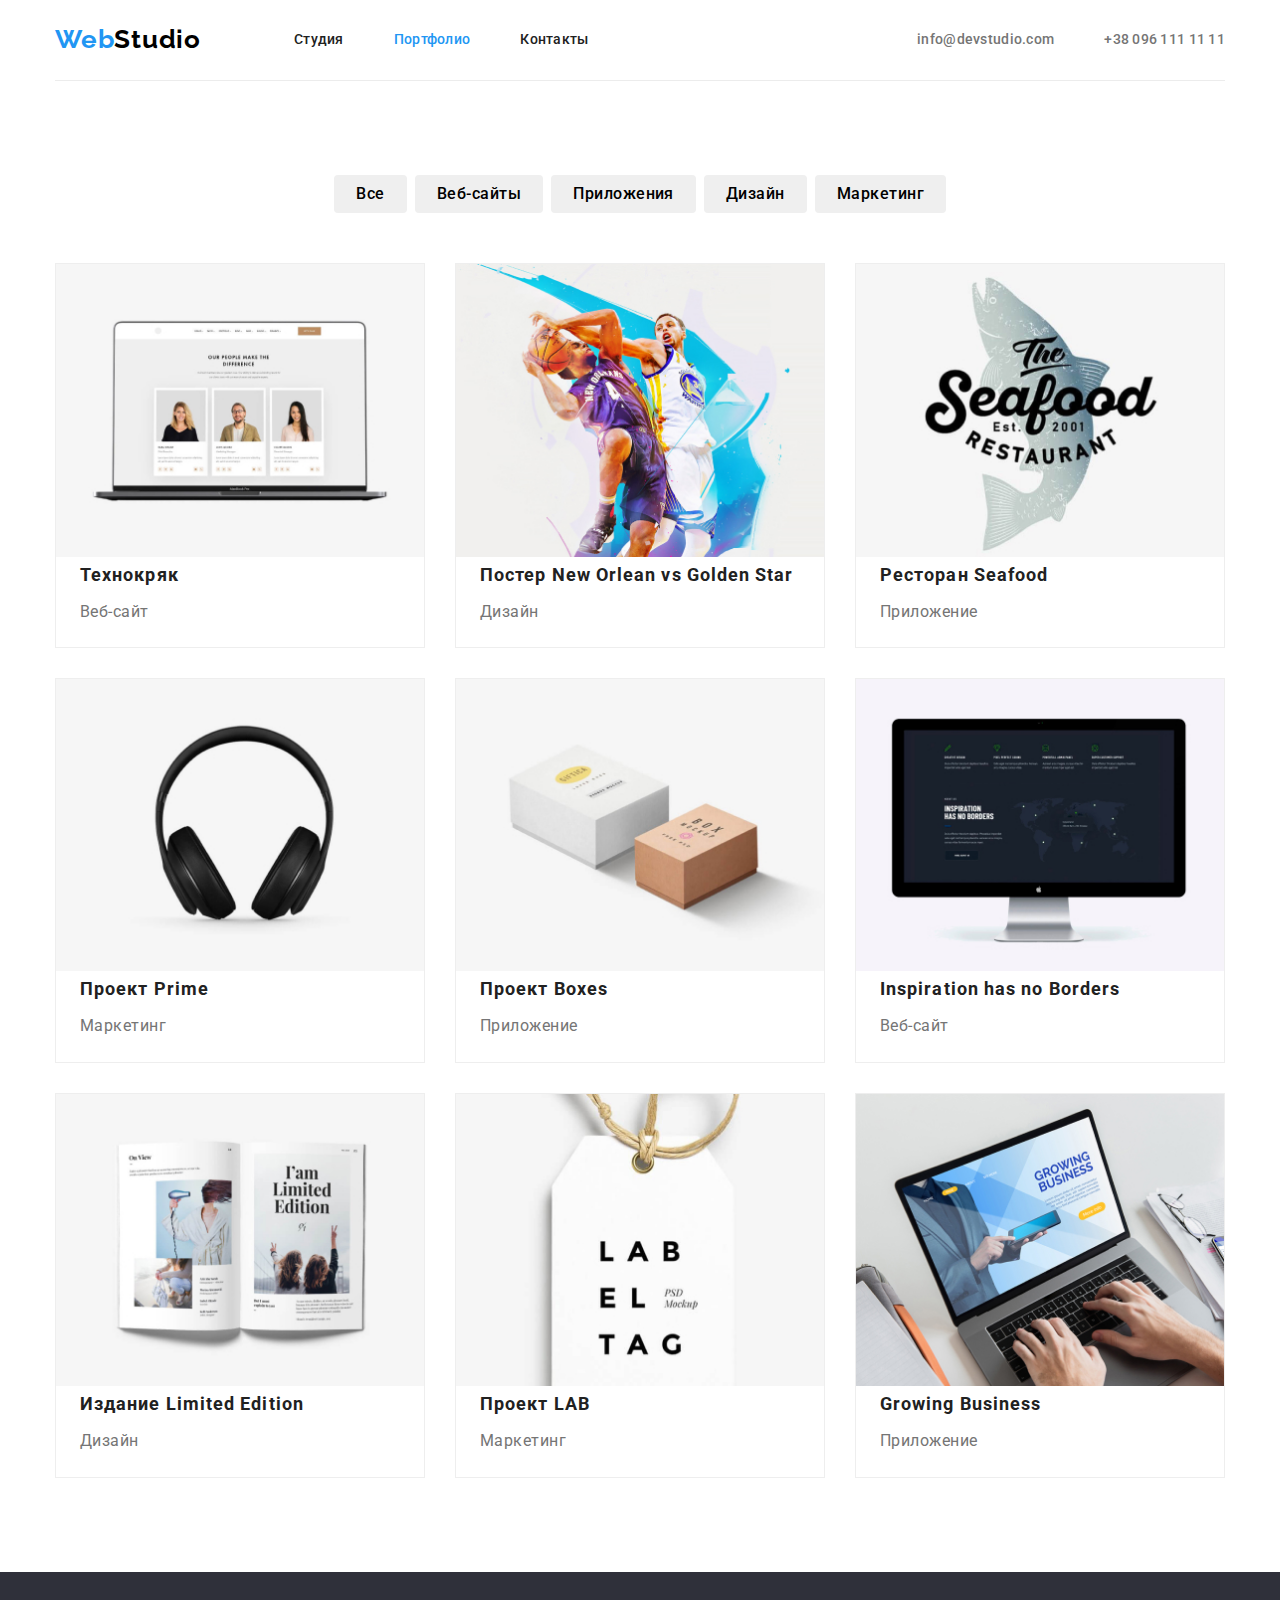
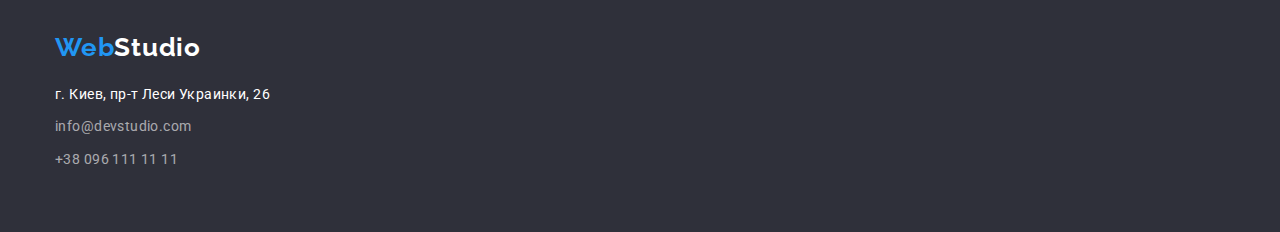
==== commit ac421880: "добавил сетку в студии подправил ошибки" ====
--- a/portfolio.html
+++ b/portfolio.html
@@ -10,8 +10,8 @@
 </head>
     <body>
         <!--Шапка сайта-->
-        <header class="header-page container">
-            <div class="site-navigation">
+        <header class=" container">
+            <div class="site-navigation line-header">
                 <nav>
                     <div class="logo-container">
                         <a class="logo link" href="./index.html">
@@ -49,17 +49,15 @@
             <section>
                 <div class="container">
                     <h1><span class="hidden">Фильтр работ</span></h1>
-                    <div class="filter">
-                        <ul>
+                        <ul class="filter">
                             <li class="filter-list"><button class="button" type="button">Все</button></li>
                             <li class="filter-list"><button class="button" type="button">Веб-сайты</button></li>
                             <li class="filter-list"><button class="button" type="button">Приложения</button></li>
                             <li class="filter-list"><button class="button" type="button">Дизайн</button></li>
                             <li class="filter-list"><button class="button" type="button">Маркетинг</button></li>
                         </ul>
-                    </div>
+                    <!-- <div class="main-box"></div> -->
                         <ul class="main-items">
-                            <div class="main-box">
                             <li class="item">
                                 <a class="link" href="#">
                                     <img class="picture" src="./images/img5.jpg" alt="ноутбук" width="370" height="294">
@@ -123,7 +121,6 @@
                                     <p class="description">Приложение</p>
                                 </a>
                             </li>
-                            </div>
                         </ul>
                 </div>
             </section>
--- a/css/styles.css
+++ b/css/styles.css
@@ -20,25 +20,25 @@
   --second-bg-color: #2f303a;
   --section-bg-color: #f5f4fa;
 }
+
 .container {
   margin-left: auto;
   margin-right: auto;
   width: 1200px;
   padding: 0px 15px;
-  outline: 3px solid teal;
+  /* outline: 3px solid teal; */
 }
 /* Стили для index.html */
 
 /* Header */
-.header-page {
-  border: 1px solid #ececec;
-}
+
 .site-contacts {
   margin-left: auto;
   align-items: center;
   display: flex;
 }
 .site-navigation {
+  margin-bottom: 94px;
   display: flex;
   justify-content: flex-start;
 }
@@ -189,12 +189,7 @@
 }
 .holder-container {
 }
-/* .item>.picture {
-display: block;
-  max-width: 100%;
-  height: auto;
-
-} */
+
 .section-holder {
   padding: 94px 0px;
   background-color: var(--section-bg-color);
@@ -202,6 +197,9 @@
 .section {
   margin-bottom: 94px;
 }
+.container > .about {
+  margin-bottom: 0px;
+}
 .section-title {
   margin-bottom: 50px;
   color: var(--title-text-color);
@@ -212,6 +210,13 @@
   letter-spacing: 0.03em;
 }
 /* Features */
+.features-list .item + .item {
+  margin-left: 30px;
+}
+.features-list {
+  display: flex;
+  justify-content: space-between;
+}
 .image {
   display: block;
 }
@@ -219,6 +224,7 @@
   margin-bottom: 94px;
 }
 .features-list p {
+  width: 270px;
   margin: 0;
 }
 .features-list .title {
@@ -229,6 +235,12 @@
   line-height: 1.14;
   letter-spacing: 0.03em;
   text-transform: uppercase;
+}
+.features-box .item + .item {
+  margin-left: 30px;
+}
+.features-box {
+  display: flex;
 }
 .features-box p {
   margin: 0;
@@ -309,6 +321,36 @@
   letter-spacing: 0.03em;
 }
 /*Стили для portfolio.html */
+.line-header {
+  border-bottom: 1px solid #ececec;
+}
+.main-items {
+  display: flex;
+  flex-wrap: wrap;
+  padding-bottom: 94px;
+}
+.main-items .item:nth-last-child(-n + 3) {
+  margin-bottom: 0px;
+}
+.main-items .item:nth-child(3n) {
+  margin-right: 0px;
+}
+.main-items .item {
+  margin-bottom: 30px;
+  margin-right: 30px;
+  background-color: var(--primary-bg-color);
+  border: 1px solid #eeeeee;
+  width: 370px;
+}
+.filter {
+  justify-content: center;
+  display: flex;
+  /* margin-top: 94px; */
+  padding-bottom: 50px;
+}
+.filter-list + .filter-list {
+  margin-left: 8px;
+}
 .filter-list {
   font-weight: 500;
   font-size: 16px;
@@ -329,7 +371,7 @@
   line-height: 2;
   letter-spacing: 0.06em;
 }
-.item> .link{
+.item > .link {
   display: block;
 }
 .picture {
@@ -337,42 +379,10 @@
   max-width: 100%;
   height: auto;
 }
-/* .item .description {
-  margin-bottom: 20px;
-} */
-/* .item {
-  display: flex;
-  flex-wrap: wrap;
-  width: 370px;
-  background-color: teal; */
-}
-/* .main-items p {
-  margin: 0px; */
-}
-.main-box .item {
-  margin-right: 0px;
-  display: flex;
-  flex-wrap: wrap;
-}
-/* .main-items > li{
-  margin: 0px;
-} */
-.main-items .item:nth-last-child(-n+3)
-{
-margin-bottom: 0px;
-}
-.main-items .item:nth-child(3n) {
-margin-right: 0px;
-}
-.main-items .item {
-  margin-right: 30px;
- display: inline-block;
-  background-color: var(--primary-bg-color);
-  border: 1px solid #eeeeee;
-  width: 370px;
-}
 .main-items .link {
-  display:inline-block;
+  max-width: 100%;
+  height: auto;
+  display: block;
   color: var(--primary-text-color);
 }
 .main-items .description {
@@ -399,6 +409,3 @@
   letter-spacing: 0.03em;
   outline: transparent;
 }
-.filter {
-  margin-bottom: 50px;
-}
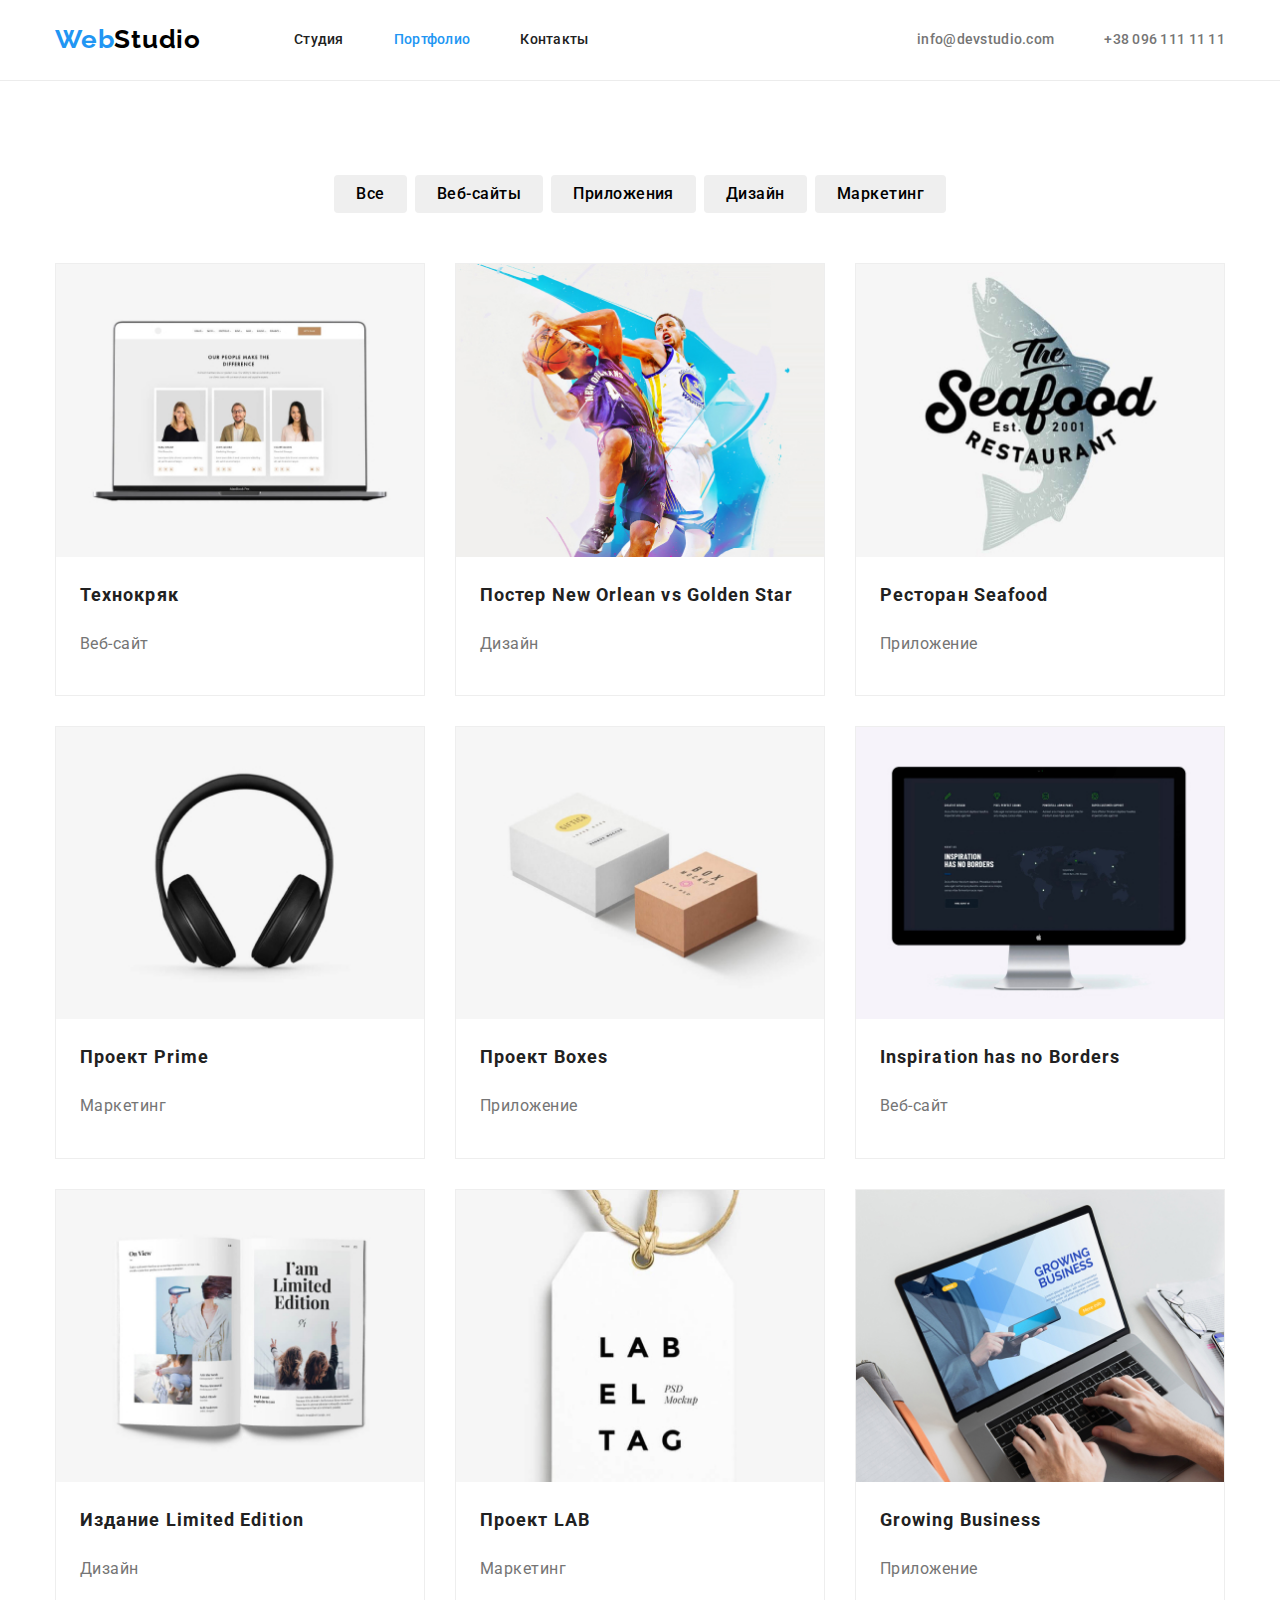
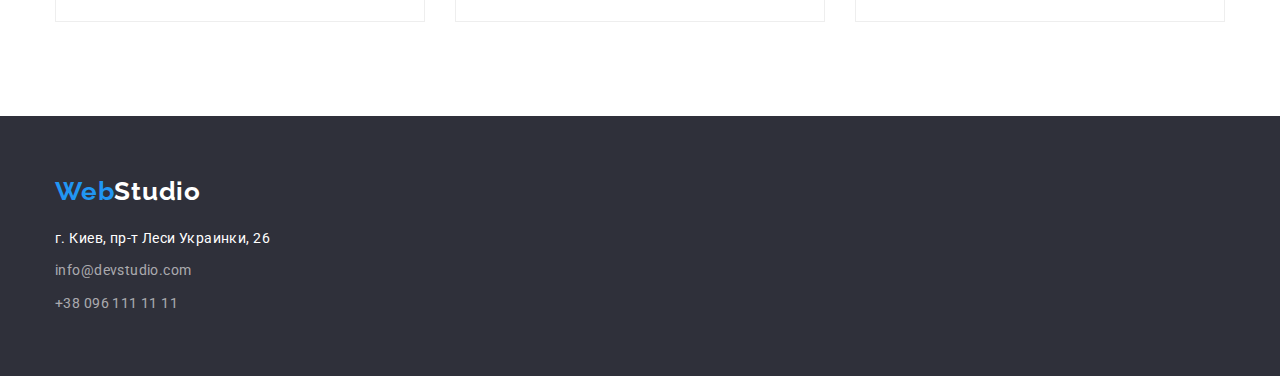
==== commit fdcdc6c4: "исправил линию под хедером, сделал на весь  контейнер" ====
--- a/portfolio.html
+++ b/portfolio.html
@@ -10,14 +10,13 @@
 </head>
     <body>
         <!--Шапка сайта-->
-        <header class=" container">
-            <div class="site-navigation line-header">
+        <header class="head-max">
+            <div class="site-navigation container">
                 <nav>
                     <div class="logo-container">
                         <a class="logo link" href="./index.html">
                             <p><span class="logo-part">Web</span>Studio</p>
                         </a>
-        
                         <ul class="nav-container">
                             <li class="send"><a class="site-nav link " href="./index.html">Студия</a></li>
                             <li class="send"><a class="site-nav link current" href="#">Портфолио</a></li>
@@ -25,17 +24,6 @@
                         </ul>
                     </div>
                 </nav>
-
-                <!-- <nav class="site-nav">
-                    <a class="logo link" href="./portfolio.html">
-                        <p><span class="logo-part">Web</span>Studio</p>
-                    </a>
-                    <ul>
-                        <li><a class="site-nav link" href="./index.html">Студия</a></li>
-                        <li><a class="site-nav link current" href="#">Портфолио</a></li>
-                        <li><a class="site-nav link" href="#">Контакты</a></li>
-                    </ul>
-                </nav> -->
                 <div class="site-contacts">
                     <ul class="auth-nav">
                         <li class="send"><a class="link" href="mailto:info@devstudio.com">info@devstudio.com</a></li>
@@ -61,64 +49,82 @@
                             <li class="item">
                                 <a class="link" href="#">
                                     <img class="picture" src="./images/img5.jpg" alt="ноутбук" width="370" height="294">
-                                    <h2 class="item-title">Технокряк</h2>
-                                    <p class="description">Веб-сайт</p>
+                                    <div class="filter-section">
+                                        <h2 class="item-title">Технокряк</h2>
+                                        <p class="description">Веб-сайт</p>
+                                    </div>
                                 </a>
                             </li>
                             <li class="item">
                                 <a class="link" href="#">
-                                    <img class="picture"src="./images/img6.jpg"alt="два баскетболиста" width="370" height="294">
-                                    <h2 class="item-title">Постер New Orlean vs Golden Star</h2>
-                                    <p class="description">Дизайн</p>
+                                    <img class="picture" src="./images/img6.jpg" alt="два баскетболиста" width="370" height="294">
+                                    <div class="filter-section">
+                                        <h2 class="item-title">Постер New Orlean vs Golden Star</h2>
+                                        <p class="description">Дизайн</p>
+                                    </div>
                                 </a>
                             </li>
                             <li class="item">
                                 <a class="link" href="#">
                                     <img class="picture" src="./images/img7.jpg" alt="название ресторана" width="370" height="294">
-                                    <h2 class="item-title">Ресторан Seafood </h2>
-                                    <p class="description">Приложение</p>
+                                    <div class="filter-section">
+                                        <h2 class="item-title">Ресторан Seafood </h2>
+                                        <p class="description">Приложение</p>
+                                    </div>
                                 </a>
                             </li>
                             <li class="item">
                                 <a class="link" href="#">
                                     <img class="picture" src="./images/img8.jpg" alt="наушники" width="370" height="294">
-                                    <h2 class="item-title">Проект Prime</h2>
-                                    <p class="description">Маркетинг</p>
+                                    <div class="filter-section">
+                                        <h2 class="item-title">Проект Prime</h2>
+                                        <p class="description">Маркетинг</p>
+                                    </div>
                                 </a>
                             </li>
                             <li class="item">
                                 <a class="link" href="#">
                                     <img class="picture" src="./images/img9.jpg" alt="две коробки" width="370" height="294">
-                                    <h2 class="item-title">Проект Boxes</h2>
-                                    <p class="description">Приложение</p>
+                                    <div class="filter-section">
+                                        <h2 class="item-title">Проект Boxes</h2>
+                                        <p class="description">Приложение</p>
+                                    </div>
                                 </a>
                             </li>
                             <li class="item">
                                 <a class="link" href="#">
                                     <img class="picture" src="./images/img10.jpg" alt="монитор" width="370" height="294">
-                                    <h2 class="item-title">Inspiration has no Borders</h2>
-                                    <p class="description">Веб-сайт</p>
+                                    <div class="filter-section">
+                                        <h2 class="item-title">Inspiration has no Borders</h2>
+                                        <p class="description">Веб-сайт</p>
+                                    </div>
                                 </a>
                             </li>
                             <li class="item">
                                 <a class="link" href="#">
                                     <img class="picture" src="./images/img11.jpg" alt="журнал" width="370" height="294">
-                                    <h2 class="item-title">Издание Limited Edition</h2>
-                                    <p class="description">Дизайн</p>
+                                    <div class="filter-section">
+                                        <h2 class="item-title">Издание Limited Edition</h2>
+                                        <p class="description">Дизайн</p>
+                                    </div>
                                 </a>
                             </li>
                             <li class="item">
                                 <a class="link" href="#">
                                     <img class="picture" src="./images/img12.jpg" alt="бирка" width="370" height="294">
-                                    <h2 class="item-title">Проект LAB</h2>
-                                    <p class="description">Маркетинг</p>
+                                    <div class="filter-section">
+                                        <h2 class="item-title">Проект LAB</h2>
+                                        <p class="description">Маркетинг</p>
+                                    </div>
                                 </a>
                             </li>
                             <li class="item">
                                 <a class="link" href="#">
                                     <img class="picture" src="./images/img13.jpg" alt="работа за ноутбуком" width="370" height="294">
-                                    <h2 class="item-title">Growing Business</h2>
-                                    <p class="description">Приложение</p>
+                                    <div class="filter-section">
+                                        <h2 class="item-title">Growing Business</h2>
+                                        <p class="description">Приложение</p>
+                                    </div>
                                 </a>
                             </li>
                         </ul>
--- a/css/styles.css
+++ b/css/styles.css
@@ -26,8 +26,10 @@
   margin-right: auto;
   width: 1200px;
   padding: 0px 15px;
+
   /* outline: 3px solid teal; */
 }
+
 /* Стили для index.html */
 
 /* Header */
@@ -38,7 +40,6 @@
   display: flex;
 }
 .site-navigation {
-  margin-bottom: 94px;
   display: flex;
   justify-content: flex-start;
 }
@@ -67,6 +68,10 @@
   margin-top: 32px;
   margin-bottom: 32px;
 }
+.auth-nav .link:hover,
+.auth-nav .link:focus {
+  color: var(--accent-color);
+}
 
 .logo-container {
   align-items: center;
@@ -75,13 +80,14 @@
 
 .auth-nav .link {
   display: block;
+
   color: var(--primary-text-color);
   font-weight: 500;
   font-size: 14px;
   line-height: 1.14;
   letter-spacing: 0.02em;
 }
-/* Portfolio-main */
+
 body {
   margin: 0;
   font-family: 'Raleway', sans-serif;
@@ -103,10 +109,6 @@
   text-decoration: none;
 }
 
-.auth-nav .link:hover,
-.auth-nav .link:focus {
-  color: var(--accent-color);
-}
 /* logo */
 .logo-container > .logo {
   align-items: center;
@@ -127,6 +129,7 @@
 .logo-part {
   color: var(--accent-color);
 }
+
 /*Site-nav*/
 .site-nav {
   display: flex;
@@ -147,13 +150,18 @@
 .hero-container {
 }
 .hero {
-  margin-bottom: 94px;
+  padding-bottom: 280px;
+  padding-top: 200px;
   background-color: var(--second-bg-color);
   align-items: center;
   text-align: center;
 }
 .hero-title {
+  display: block;
+  width: 696px;
+  margin: auto;
   margin-bottom: 30px;
+
   color: var(--second-text-color);
   font-weight: 900;
   font-size: 44px;
@@ -168,7 +176,7 @@
   border-radius: 4px;
   border: none;
   min-width: 200px;
-  height: 50px;
+
   background-color: var(--accent-color);
   color: var(--second-text-color);
   font-weight: 700;
@@ -194,8 +202,12 @@
   padding: 94px 0px;
   background-color: var(--section-bg-color);
 }
-.section {
-  margin-bottom: 94px;
+.section-works {
+  padding-bottom: 94px;
+}
+.section-features {
+  padding-bottom: 94px;
+  padding-top: 94px;
 }
 .container > .about {
   margin-bottom: 0px;
@@ -275,17 +287,19 @@
   margin-bottom: 9px;
 }
 .logo-container .logo-sub {
-  margin-top: 60px;
   margin-bottom: 20px;
 }
 .items .footer-link:first-child {
   margin-bottom: 9px;
 }
-.items .footer-link:last-child {
+/* .items .footer-link:last-child {
   padding-bottom: 60px;
-}
+} */
 
 .footer {
+  padding-bottom: 60px;
+  padding-top: 60px;
+
   background-color: var(--second-bg-color);
 }
 .footer .item {
@@ -321,9 +335,11 @@
   letter-spacing: 0.03em;
 }
 /*Стили для portfolio.html */
-.line-header {
+/* Line Header */
+.head-max {
   border-bottom: 1px solid #ececec;
 }
+/*Стили для portfolio.html */
 .main-items {
   display: flex;
   flex-wrap: wrap;
@@ -345,7 +361,7 @@
 .filter {
   justify-content: center;
   display: flex;
-  /* margin-top: 94px; */
+  padding-top: 94px;
   padding-bottom: 50px;
 }
 .filter-list + .filter-list {
@@ -363,8 +379,6 @@
   letter-spacing: 0.03em;
 }
 .item-title {
-  margin: 0px 24px;
-  margin-bottom: 4px;
   color: var(--title-text-color);
   font-weight: 700;
   font-size: 18px;
@@ -385,10 +399,10 @@
   display: block;
   color: var(--primary-text-color);
 }
-.main-items .description {
-  margin: 0px 24px 20px;
-  padding: 0px;
-}
+.filter-section {
+  padding: 20px 24px;
+}
+
 /* Button */
 .filter-list > .button:hover,
 .filter-list > .button:focus {
